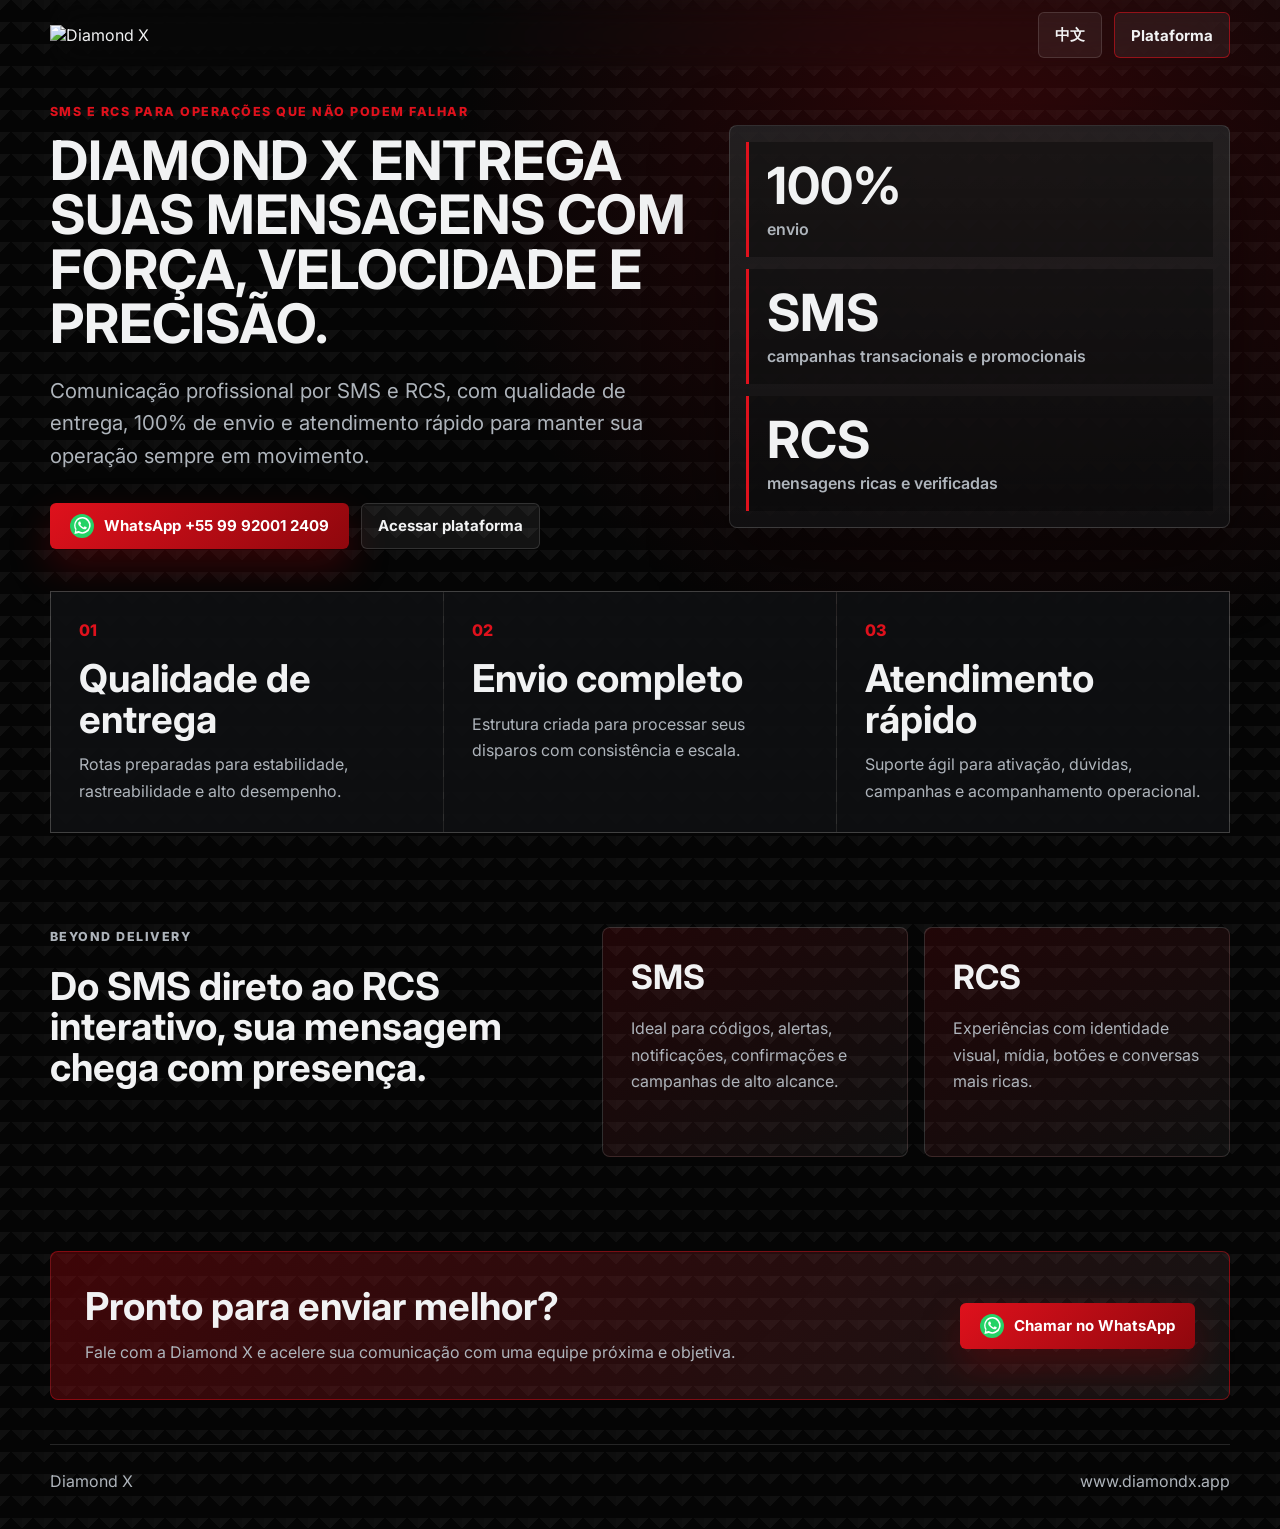
==== index.html @ f0f7bebe "Add files via upload" ====
<!doctype html>
<html lang="pt-BR">
  <head>
    <meta charset="utf-8" />
    <meta name="viewport" content="width=device-width, initial-scale=1" />
    <meta
      name="description"
      content="Diamond X: SMS e RCS com qualidade de entrega, 100% de envio e atendimento rápido."
    />
    <title>Diamond X | SMS e RCS Beyond Delivery</title>
    <link rel="preconnect" href="https://fonts.googleapis.com" />
    <link rel="preconnect" href="https://fonts.gstatic.com" crossorigin />
    <link
      href="https://fonts.googleapis.com/css2?family=Inter:wght@400;500;600;700;800&display=swap"
      rel="stylesheet"
    />
    <link rel="stylesheet" href="styles.css" />
  </head>
  <body>
    <header class="site-header">
      <a class="brand-link" href="https://www.diamondx.app" aria-label="Diamond X">
        <img src="diamondx-logo.png" alt="Diamond X" class="brand-logo" />
      </a>

      <nav class="top-actions" aria-label="Ações principais">
        <button class="language-toggle" type="button" data-language-toggle>
          <span data-lang="pt">中文</span>
          <span data-lang="zh" hidden>Português</span>
        </button>
        <a class="platform-link" href="https://msg.diamondx.app" target="_blank" rel="noopener">
          <span data-lang="pt">Plataforma</span>
          <span data-lang="zh" hidden>平台</span>
        </a>
      </nav>
    </header>

    <main>
      <section class="hero">
        <div class="hero-copy">
          <p class="eyebrow" data-lang="pt">SMS e RCS para operações que não podem falhar</p>
          <p class="eyebrow" data-lang="zh" hidden>为关键业务打造的 SMS 与 RCS</p>

          <h1 data-lang="pt">Diamond X entrega suas mensagens com força, velocidade e precisão.</h1>
          <h1 data-lang="zh" hidden>Diamond X 以强劲、快速、精准的方式送达您的消息。</h1>

          <p class="hero-text" data-lang="pt">
            Comunicação profissional por SMS e RCS, com qualidade de entrega, 100% de envio e
            atendimento rápido para manter sua operação sempre em movimento.
          </p>
          <p class="hero-text" data-lang="zh" hidden>
            通过专业的 SMS 与 RCS 通信服务，实现高质量送达、100% 发送能力和快速响应支持，让您的业务持续运转。
          </p>

          <div class="hero-actions">
            <a class="primary-button whatsapp-button" href="https://wa.me/5599920012409" target="_blank" rel="noopener">
              <span class="whatsapp-icon" aria-hidden="true">
                <svg viewBox="0 0 32 32" role="img">
                  <path d="M16.02 3.2A12.64 12.64 0 0 0 5.16 22.34L3.7 28.8l6.62-1.55A12.63 12.63 0 1 0 16.02 3.2Zm0 22.94c-2.06 0-3.98-.6-5.6-1.64l-.4-.25-3.93.92.86-3.84-.26-.4a10.31 10.31 0 1 1 9.33 5.21Zm5.82-7.72c-.32-.16-1.9-.94-2.2-1.05-.29-.1-.5-.16-.72.16-.21.32-.82 1.05-1 1.27-.19.21-.37.24-.69.08-.32-.16-1.35-.5-2.58-1.59-.95-.85-1.6-1.9-1.79-2.22-.18-.32-.02-.49.14-.65.14-.14.32-.37.48-.56.16-.18.21-.32.32-.53.1-.21.05-.4-.03-.56-.08-.16-.72-1.74-.98-2.38-.26-.62-.52-.54-.72-.55h-.61c-.21 0-.56.08-.85.4-.29.32-1.11 1.08-1.11 2.64s1.14 3.07 1.3 3.28c.16.21 2.24 3.42 5.43 4.8.76.33 1.36.52 1.82.67.76.24 1.45.21 2 .13.61-.09 1.9-.77 2.17-1.52.27-.74.27-1.38.19-1.52-.08-.13-.29-.21-.61-.37Z" />
                </svg>
              </span>
              <span data-lang="pt">WhatsApp +55 99 92001 2409</span>
              <span data-lang="zh" hidden>WhatsApp +55 99 92001 2409</span>
            </a>
            <a class="secondary-button" href="https://msg.diamondx.app" target="_blank" rel="noopener">
              <span data-lang="pt">Acessar plataforma</span>
              <span data-lang="zh" hidden>进入平台</span>
            </a>
          </div>
        </div>

        <div class="hero-panel" aria-label="Indicadores Diamond X">
          <div>
            <strong>100%</strong>
            <span data-lang="pt">envio</span>
            <span data-lang="zh" hidden>发送能力</span>
          </div>
          <div>
            <strong>SMS</strong>
            <span data-lang="pt">campanhas transacionais e promocionais</span>
            <span data-lang="zh" hidden>交易与营销活动</span>
          </div>
          <div>
            <strong>RCS</strong>
            <span data-lang="pt">mensagens ricas e verificadas</span>
            <span data-lang="zh" hidden>丰富且经过验证的消息</span>
          </div>
        </div>
      </section>

      <section class="trust-band" aria-label="Diferenciais">
        <article>
          <span>01</span>
          <h2 data-lang="pt">Qualidade de entrega</h2>
          <h2 data-lang="zh" hidden>高质量送达</h2>
          <p data-lang="pt">Rotas preparadas para estabilidade, rastreabilidade e alto desempenho.</p>
          <p data-lang="zh" hidden>稳定、可追踪且高性能的发送路径。</p>
        </article>
        <article>
          <span>02</span>
          <h2 data-lang="pt">Envio completo</h2>
          <h2 data-lang="zh" hidden>完整发送</h2>
          <p data-lang="pt">Estrutura criada para processar seus disparos com consistência e escala.</p>
          <p data-lang="zh" hidden>为一致性和规模化发送而构建的处理架构。</p>
        </article>
        <article>
          <span>03</span>
          <h2 data-lang="pt">Atendimento rápido</h2>
          <h2 data-lang="zh" hidden>快速服务</h2>
          <p data-lang="pt">Suporte ágil para ativação, dúvidas, campanhas e acompanhamento operacional.</p>
          <p data-lang="zh" hidden>为开通、咨询、活动和运营跟进提供敏捷支持。</p>
        </article>
      </section>

      <section class="channels">
        <div>
          <p class="eyebrow" data-lang="pt">Beyond Delivery</p>
          <p class="eyebrow" data-lang="zh" hidden>超越送达</p>
          <h2 data-lang="pt">Do SMS direto ao RCS interativo, sua mensagem chega com presença.</h2>
          <h2 data-lang="zh" hidden>从直接 SMS 到互动 RCS，让您的消息更有存在感。</h2>
        </div>
        <div class="channel-grid">
          <article>
            <h3>SMS</h3>
            <p data-lang="pt">Ideal para códigos, alertas, notificações, confirmações e campanhas de alto alcance.</p>
            <p data-lang="zh" hidden>适用于验证码、提醒、通知、确认和高覆盖率营销活动。</p>
          </article>
          <article>
            <h3>RCS</h3>
            <p data-lang="pt">Experiências com identidade visual, mídia, botões e conversas mais ricas.</p>
            <p data-lang="zh" hidden>支持品牌视觉、媒体、按钮和更丰富的对话体验。</p>
          </article>
        </div>
      </section>

      <section class="cta-section">
        <div>
          <h2 data-lang="pt">Pronto para enviar melhor?</h2>
          <h2 data-lang="zh" hidden>准备好提升发送效果了吗？</h2>
          <p data-lang="pt">Fale com a Diamond X e acelere sua comunicação com uma equipe próxima e objetiva.</p>
          <p data-lang="zh" hidden>联系 Diamond X，以专业团队加速您的通信业务。</p>
        </div>
        <a class="primary-button whatsapp-button" href="https://wa.me/5599920012409" target="_blank" rel="noopener">
          <span class="whatsapp-icon" aria-hidden="true">
            <svg viewBox="0 0 32 32" role="img">
              <path d="M16.02 3.2A12.64 12.64 0 0 0 5.16 22.34L3.7 28.8l6.62-1.55A12.63 12.63 0 1 0 16.02 3.2Zm0 22.94c-2.06 0-3.98-.6-5.6-1.64l-.4-.25-3.93.92.86-3.84-.26-.4a10.31 10.31 0 1 1 9.33 5.21Zm5.82-7.72c-.32-.16-1.9-.94-2.2-1.05-.29-.1-.5-.16-.72.16-.21.32-.82 1.05-1 1.27-.19.21-.37.24-.69.08-.32-.16-1.35-.5-2.58-1.59-.95-.85-1.6-1.9-1.79-2.22-.18-.32-.02-.49.14-.65.14-.14.32-.37.48-.56.16-.18.21-.32.32-.53.1-.21.05-.4-.03-.56-.08-.16-.72-1.74-.98-2.38-.26-.62-.52-.54-.72-.55h-.61c-.21 0-.56.08-.85.4-.29.32-1.11 1.08-1.11 2.64s1.14 3.07 1.3 3.28c.16.21 2.24 3.42 5.43 4.8.76.33 1.36.52 1.82.67.76.24 1.45.21 2 .13.61-.09 1.9-.77 2.17-1.52.27-.74.27-1.38.19-1.52-.08-.13-.29-.21-.61-.37Z" />
            </svg>
          </span>
          <span data-lang="pt">Chamar no WhatsApp</span>
          <span data-lang="zh" hidden>通过 WhatsApp 联系</span>
        </a>
      </section>
    </main>

    <footer class="site-footer">
      <span>Diamond X</span>
      <a href="https://www.diamondx.app">www.diamondx.app</a>
    </footer>

    <script src="script.js"></script>
  </body>
</html>
---- styles.css ----
:root {
  --black: #050505;
  --graphite: #111214;
  --steel: #c8ccd0;
  --silver: #f1f2f3;
  --muted: #aeb4bb;
  --red: #df111c;
  --deep-red: #8f070d;
  --green: #25d366;
  --line: rgba(255, 255, 255, 0.13);
  --max-width: 1180px;
}

* {
  box-sizing: border-box;
}

body {
  margin: 0;
  min-height: 100vh;
  color: var(--silver);
  font-family: Inter, system-ui, -apple-system, BlinkMacSystemFont, "Segoe UI", sans-serif;
  background:
    radial-gradient(circle at 78% 10%, rgba(223, 17, 28, 0.2), transparent 34rem),
    linear-gradient(135deg, rgba(255, 255, 255, 0.045) 25%, transparent 25%) 0 0 / 22px 22px,
    linear-gradient(225deg, rgba(255, 255, 255, 0.035) 25%, transparent 25%) 0 0 / 22px 22px,
    var(--black);
}

a {
  color: inherit;
  text-decoration: none;
}

.site-header {
  position: sticky;
  top: 0;
  z-index: 10;
  display: flex;
  align-items: center;
  justify-content: space-between;
  gap: 24px;
  width: min(100% - 40px, var(--max-width));
  margin: 0 auto;
  padding: 12px 0;
  backdrop-filter: blur(16px);
}

.brand-logo {
  display: block;
  width: min(210px, 44vw);
  height: auto;
}

.top-actions,
.hero-actions {
  display: flex;
  align-items: center;
  gap: 12px;
  flex-wrap: wrap;
}

.language-toggle,
.platform-link,
.secondary-button,
.primary-button {
  display: inline-flex;
  align-items: center;
  justify-content: center;
  min-height: 46px;
  border-radius: 6px;
  font: inherit;
  font-size: 0.94rem;
  font-weight: 700;
  transition: transform 160ms ease, border-color 160ms ease, background 160ms ease;
}

.language-toggle,
.platform-link,
.secondary-button {
  border: 1px solid var(--line);
  color: var(--silver);
  background: rgba(255, 255, 255, 0.06);
  padding: 0 16px;
}

.language-toggle {
  cursor: pointer;
}

.platform-link {
  border-color: rgba(223, 17, 28, 0.58);
}

.primary-button {
  border: 0;
  color: white;
  background: linear-gradient(135deg, var(--red), var(--deep-red));
  box-shadow: 0 18px 38px rgba(143, 7, 13, 0.34);
  padding: 0 20px;
}

.whatsapp-button {
  gap: 10px;
}

.whatsapp-icon {
  display: inline-grid;
  place-items: center;
  width: 24px;
  height: 24px;
  flex: 0 0 24px;
  border-radius: 50%;
  background: var(--green);
}

.whatsapp-icon svg {
  width: 21px;
  height: 21px;
  fill: white;
}

.language-toggle:hover,
.platform-link:hover,
.secondary-button:hover,
.primary-button:hover {
  transform: translateY(-2px);
}

.hero {
  display: grid;
  grid-template-columns: minmax(0, 1.12fr) minmax(280px, 0.88fr);
  align-items: center;
  gap: 42px;
  width: min(100% - 40px, var(--max-width));
  margin: 0 auto;
  padding: 34px 0 42px;
}

.hero-copy {
  max-width: 720px;
}

.eyebrow {
  margin: 0 0 14px;
  color: var(--red);
  font-size: 0.78rem;
  font-weight: 800;
  letter-spacing: 0.12em;
  text-transform: uppercase;
}

h1,
h2,
h3,
p {
  overflow-wrap: anywhere;
}

h1 {
  margin: 0;
  font-size: clamp(2.3rem, 4.25vw, 3.75rem);
  line-height: 1;
  letter-spacing: 0;
  text-transform: uppercase;
}

.hero-text {
  max-width: 650px;
  margin: 24px 0 30px;
  color: var(--muted);
  font-size: clamp(1.04rem, 2vw, 1.28rem);
  line-height: 1.6;
}

.hero-panel {
  display: grid;
  gap: 12px;
  padding: 16px;
  border: 1px solid var(--line);
  border-radius: 8px;
  background:
    linear-gradient(180deg, rgba(255, 255, 255, 0.1), rgba(255, 255, 255, 0.04)),
    rgba(7, 7, 8, 0.82);
  box-shadow: 0 28px 80px rgba(0, 0, 0, 0.46);
}

.hero-panel div {
  min-height: 96px;
  padding: 18px;
  border-left: 3px solid var(--red);
  background: rgba(0, 0, 0, 0.34);
}

.hero-panel strong {
  display: block;
  margin-bottom: 8px;
  font-size: clamp(2.15rem, 4vw, 3.6rem);
  line-height: 1;
}

.hero-panel span {
  color: var(--muted);
  font-weight: 600;
}

.trust-band,
.channels,
.cta-section {
  width: min(100% - 40px, var(--max-width));
  margin: 0 auto;
}

.trust-band {
  display: grid;
  grid-template-columns: repeat(3, minmax(0, 1fr));
  gap: 1px;
  border: 1px solid var(--line);
  background: var(--line);
}

.trust-band article {
  min-height: 230px;
  padding: 28px;
  background: rgba(12, 13, 15, 0.94);
}

.trust-band span {
  color: var(--red);
  font-weight: 800;
}

.trust-band h2,
.channels h2,
.cta-section h2 {
  margin: 18px 0 12px;
  font-size: clamp(1.55rem, 3vw, 2.7rem);
  line-height: 1.06;
  letter-spacing: 0;
}

.trust-band p,
.channels p,
.cta-section p {
  margin: 0;
  color: var(--muted);
  line-height: 1.65;
}

.channels {
  display: grid;
  grid-template-columns: 0.9fr 1.1fr;
  gap: 38px;
  padding: 94px 0;
}

.channel-grid {
  display: grid;
  grid-template-columns: repeat(2, minmax(0, 1fr));
  gap: 16px;
}

.channel-grid article {
  min-height: 230px;
  padding: 28px;
  border: 1px solid var(--line);
  border-radius: 8px;
  background: linear-gradient(145deg, rgba(223, 17, 28, 0.13), rgba(255, 255, 255, 0.045));
}

.channel-grid h3 {
  margin: 0 0 18px;
  font-size: 2.1rem;
}

.cta-section {
  display: flex;
  align-items: center;
  justify-content: space-between;
  gap: 28px;
  margin-bottom: 44px;
  padding: 34px;
  border: 1px solid rgba(223, 17, 28, 0.45);
  border-radius: 8px;
  background: linear-gradient(135deg, rgba(143, 7, 13, 0.42), rgba(255, 255, 255, 0.06));
}

.cta-section h2 {
  margin-top: 0;
}

.site-footer {
  display: flex;
  justify-content: space-between;
  gap: 20px;
  width: min(100% - 40px, var(--max-width));
  margin: 0 auto;
  padding: 26px 0 38px;
  color: var(--muted);
  border-top: 1px solid var(--line);
}

@media (max-width: 840px) {
  .site-header {
    align-items: flex-start;
  }

  .top-actions {
    justify-content: flex-end;
  }

  .hero,
  .channels {
    grid-template-columns: 1fr;
  }

  .hero {
    min-height: auto;
    padding-top: 34px;
  }

  .trust-band,
  .channel-grid {
    grid-template-columns: 1fr;
  }

  .cta-section {
    align-items: flex-start;
    flex-direction: column;
  }
}

@media (max-width: 560px) {
  .site-header {
    width: min(100% - 28px, var(--max-width));
    flex-direction: column;
  }

  .brand-logo {
    width: min(255px, 72vw);
  }

  .top-actions,
  .hero-actions {
    width: 100%;
  }

  .language-toggle,
  .platform-link,
  .secondary-button,
  .primary-button {
    width: 100%;
  }

  .hero,
  .trust-band,
  .channels,
  .cta-section,
  .site-footer {
    width: min(100% - 28px, var(--max-width));
  }

  h1 {
    font-size: clamp(2.2rem, 14vw, 4rem);
  }

  .site-footer {
    flex-direction: column;
  }
}
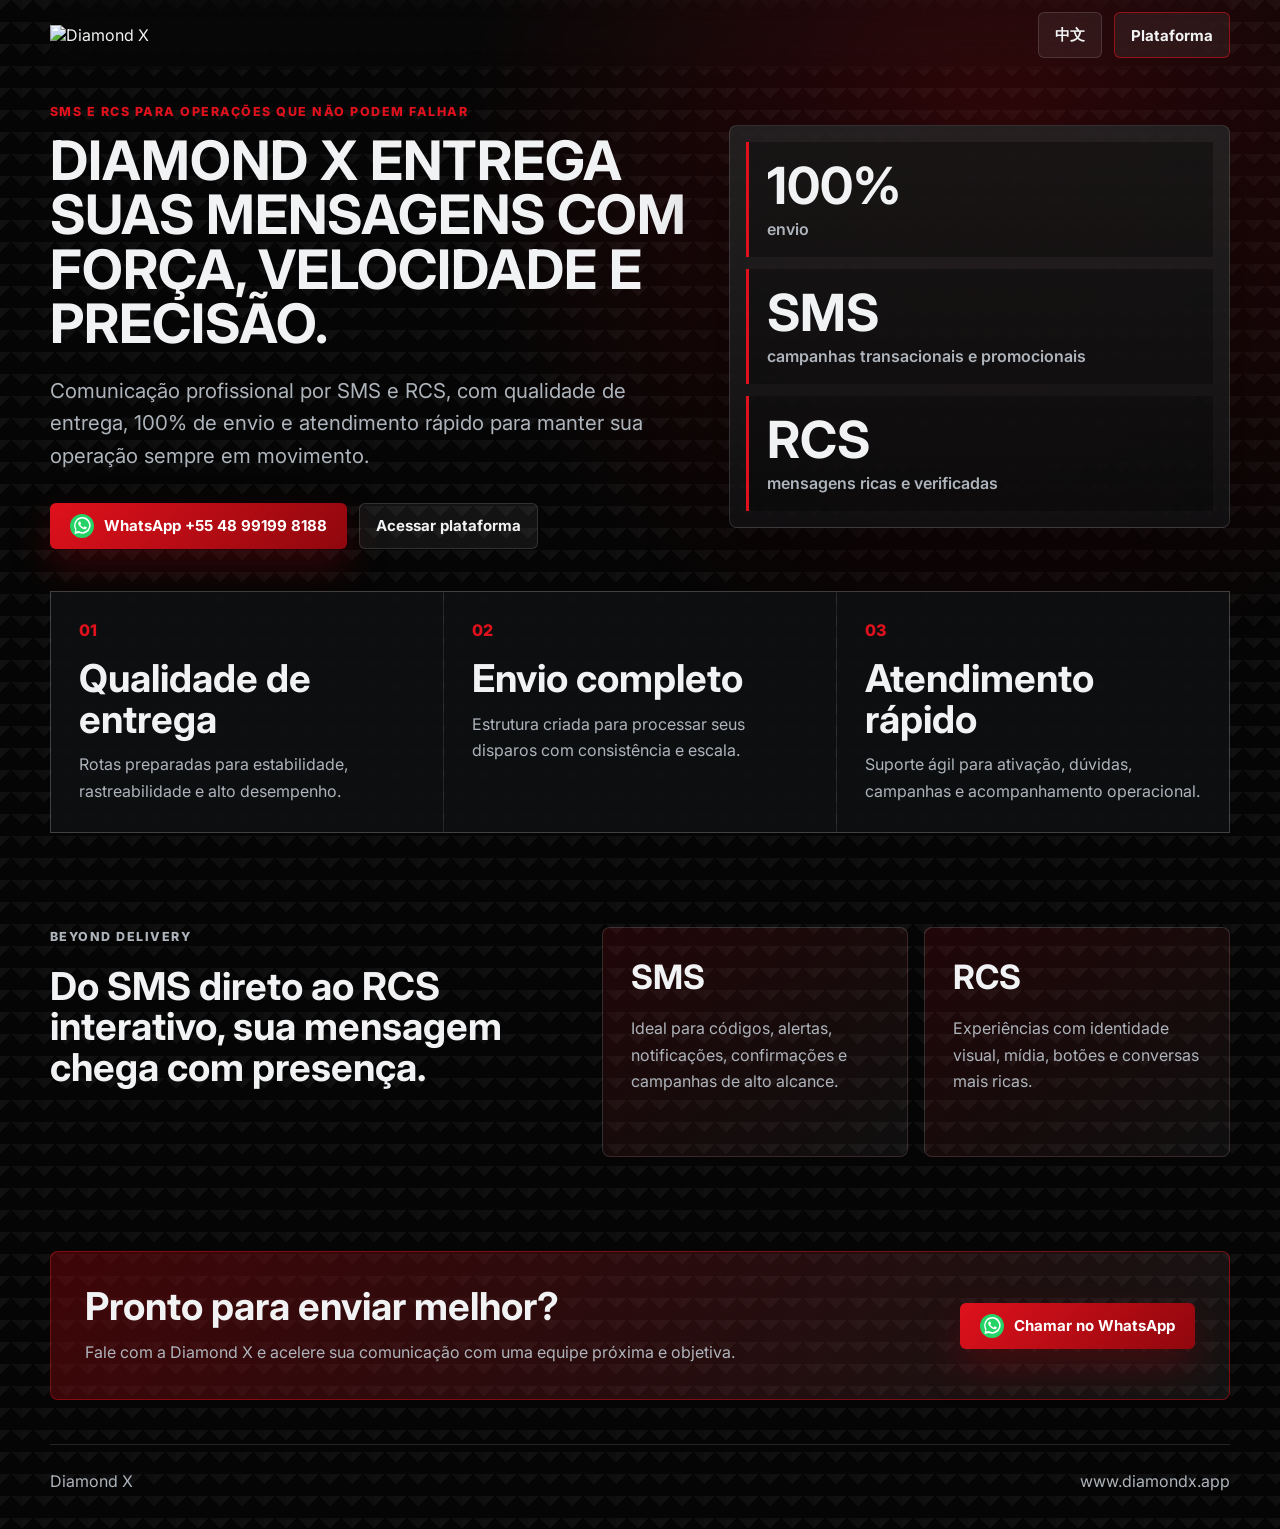
==== commit 3af19eed: "Update index.html" ====
--- a/index.html
+++ b/index.html
@@ -27,7 +27,7 @@
           <span data-lang="pt">中文</span>
           <span data-lang="zh" hidden>Português</span>
         </button>
-        <a class="platform-link" href="https://msg.diamondx.app" target="_blank" rel="noopener">
+        <a class="platform-link" href="https://novo.diamondx.app" target="_blank" rel="noopener">
           <span data-lang="pt">Plataforma</span>
           <span data-lang="zh" hidden>平台</span>
         </a>
@@ -58,8 +58,8 @@
                   <path d="M16.02 3.2A12.64 12.64 0 0 0 5.16 22.34L3.7 28.8l6.62-1.55A12.63 12.63 0 1 0 16.02 3.2Zm0 22.94c-2.06 0-3.98-.6-5.6-1.64l-.4-.25-3.93.92.86-3.84-.26-.4a10.31 10.31 0 1 1 9.33 5.21Zm5.82-7.72c-.32-.16-1.9-.94-2.2-1.05-.29-.1-.5-.16-.72.16-.21.32-.82 1.05-1 1.27-.19.21-.37.24-.69.08-.32-.16-1.35-.5-2.58-1.59-.95-.85-1.6-1.9-1.79-2.22-.18-.32-.02-.49.14-.65.14-.14.32-.37.48-.56.16-.18.21-.32.32-.53.1-.21.05-.4-.03-.56-.08-.16-.72-1.74-.98-2.38-.26-.62-.52-.54-.72-.55h-.61c-.21 0-.56.08-.85.4-.29.32-1.11 1.08-1.11 2.64s1.14 3.07 1.3 3.28c.16.21 2.24 3.42 5.43 4.8.76.33 1.36.52 1.82.67.76.24 1.45.21 2 .13.61-.09 1.9-.77 2.17-1.52.27-.74.27-1.38.19-1.52-.08-.13-.29-.21-.61-.37Z" />
                 </svg>
               </span>
-              <span data-lang="pt">WhatsApp +55 99 92001 2409</span>
-              <span data-lang="zh" hidden>WhatsApp +55 99 92001 2409</span>
+              <span data-lang="pt">WhatsApp +55 48 99199 8188</span>
+              <span data-lang="zh" hidden>WhatsApp +55 48 99199 8188</span>
             </a>
             <a class="secondary-button" href="https://msg.diamondx.app" target="_blank" rel="noopener">
               <span data-lang="pt">Acessar plataforma</span>
@@ -139,7 +139,7 @@
           <p data-lang="pt">Fale com a Diamond X e acelere sua comunicação com uma equipe próxima e objetiva.</p>
           <p data-lang="zh" hidden>联系 Diamond X，以专业团队加速您的通信业务。</p>
         </div>
-        <a class="primary-button whatsapp-button" href="https://wa.me/5599920012409" target="_blank" rel="noopener">
+        <a class="primary-button whatsapp-button" href="https://wa.me/5548991998188" target="_blank" rel="noopener">
           <span class="whatsapp-icon" aria-hidden="true">
             <svg viewBox="0 0 32 32" role="img">
               <path d="M16.02 3.2A12.64 12.64 0 0 0 5.16 22.34L3.7 28.8l6.62-1.55A12.63 12.63 0 1 0 16.02 3.2Zm0 22.94c-2.06 0-3.98-.6-5.6-1.64l-.4-.25-3.93.92.86-3.84-.26-.4a10.31 10.31 0 1 1 9.33 5.21Zm5.82-7.72c-.32-.16-1.9-.94-2.2-1.05-.29-.1-.5-.16-.72.16-.21.32-.82 1.05-1 1.27-.19.21-.37.24-.69.08-.32-.16-1.35-.5-2.58-1.59-.95-.85-1.6-1.9-1.79-2.22-.18-.32-.02-.49.14-.65.14-.14.32-.37.48-.56.16-.18.21-.32.32-.53.1-.21.05-.4-.03-.56-.08-.16-.72-1.74-.98-2.38-.26-.62-.52-.54-.72-.55h-.61c-.21 0-.56.08-.85.4-.29.32-1.11 1.08-1.11 2.64s1.14 3.07 1.3 3.28c.16.21 2.24 3.42 5.43 4.8.76.33 1.36.52 1.82.67.76.24 1.45.21 2 .13.61-.09 1.9-.77 2.17-1.52.27-.74.27-1.38.19-1.52-.08-.13-.29-.21-.61-.37Z" />
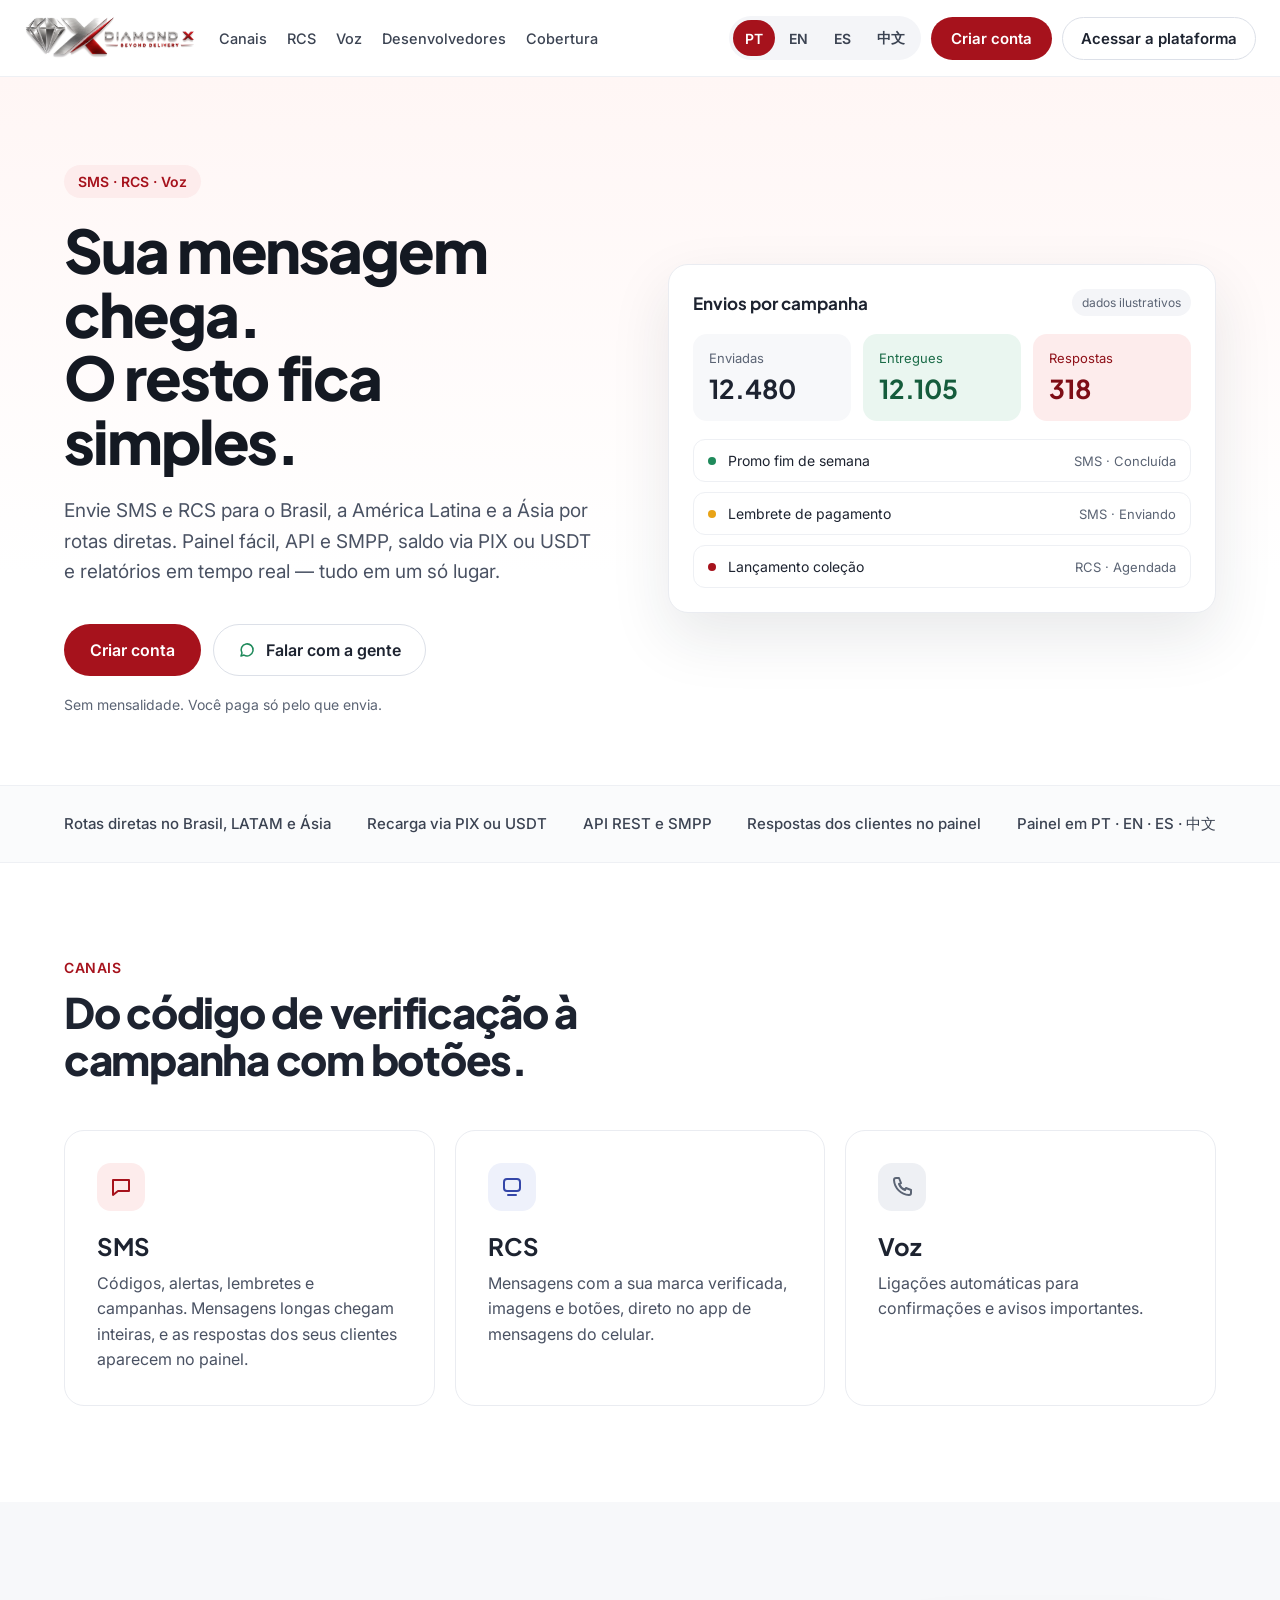
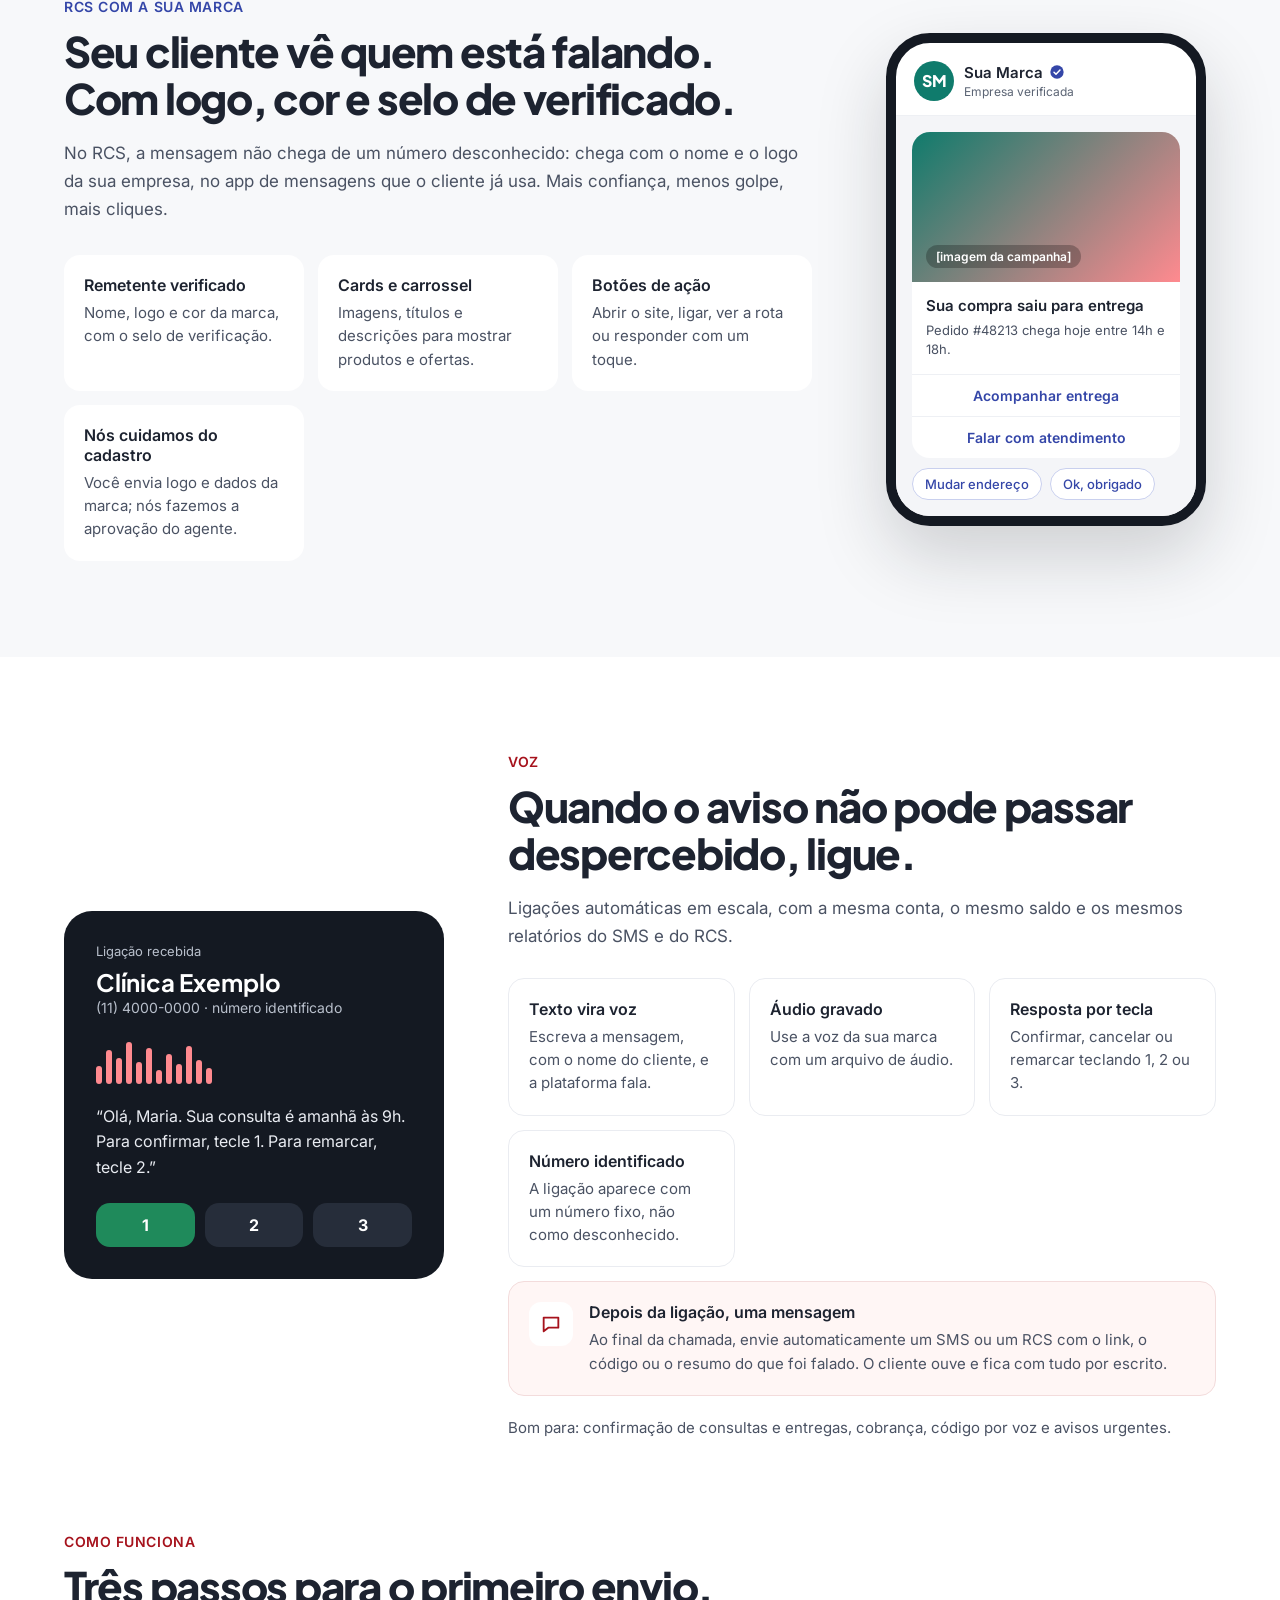
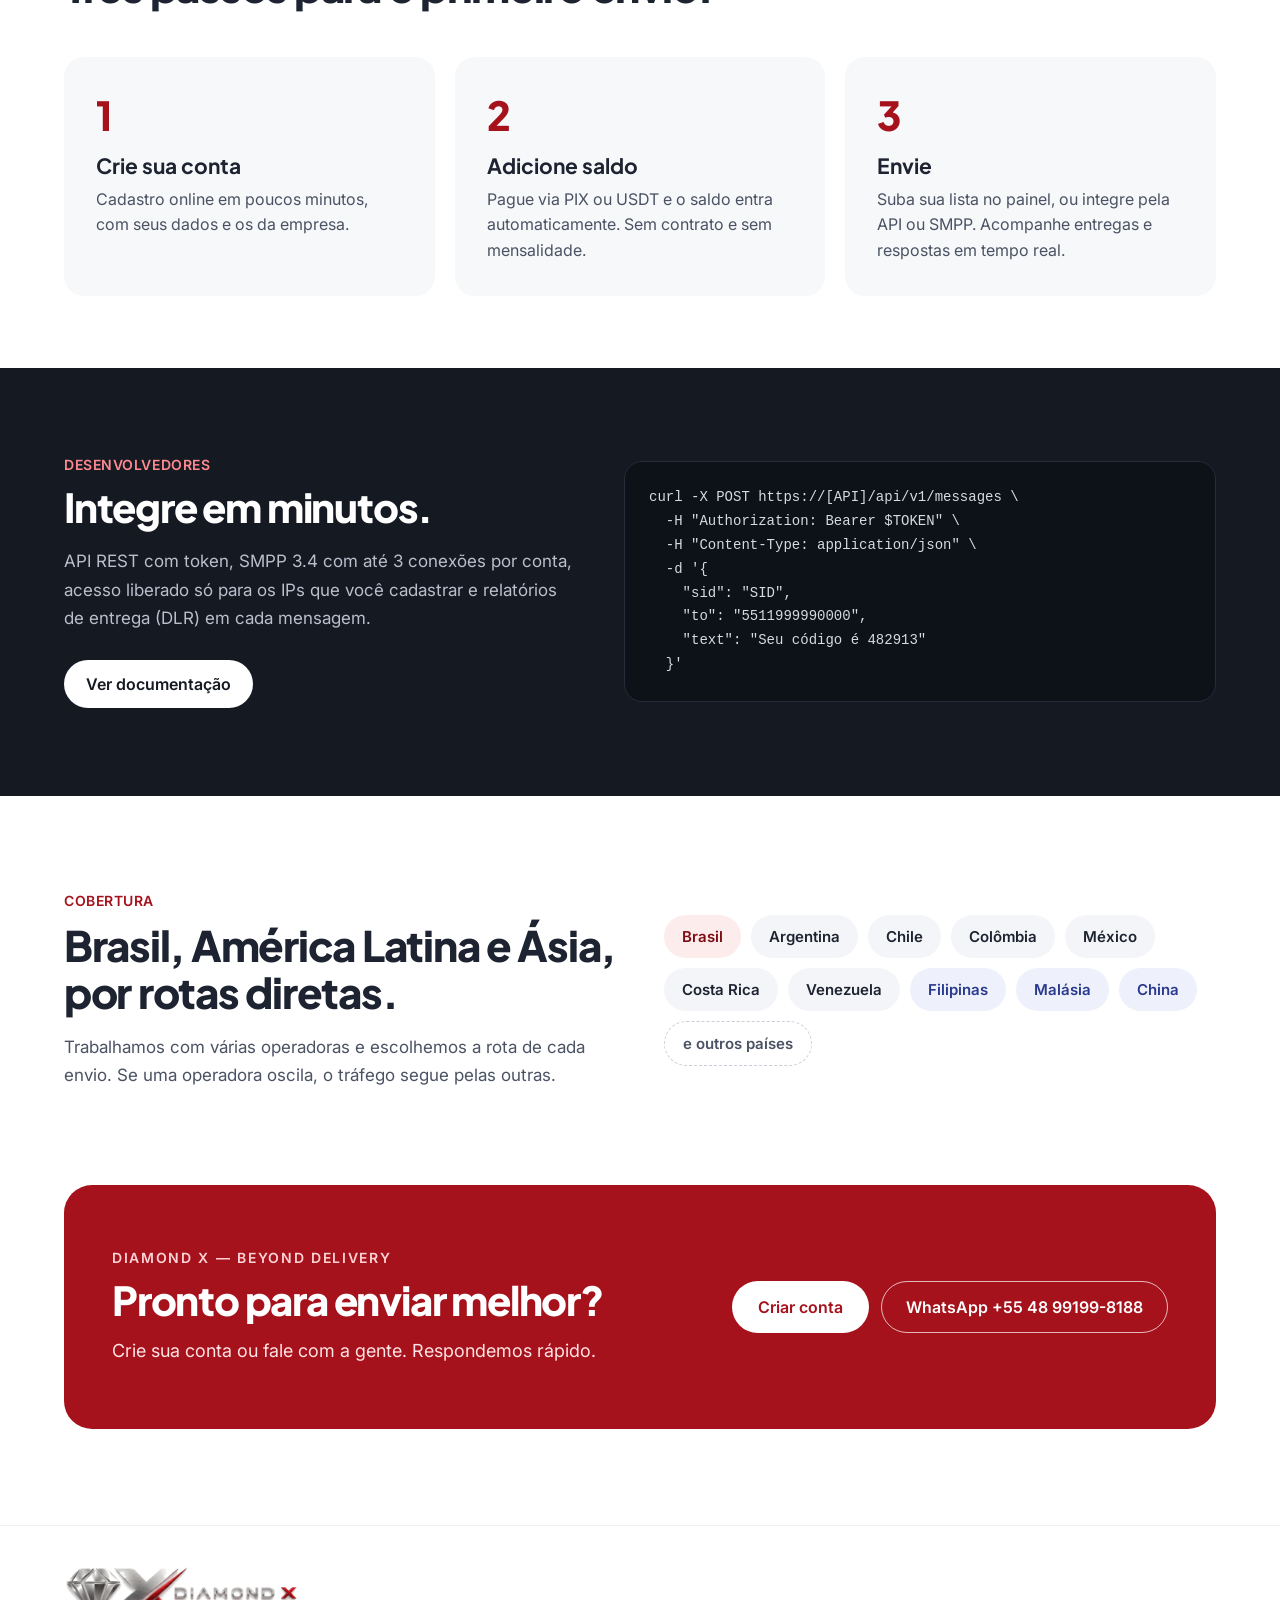
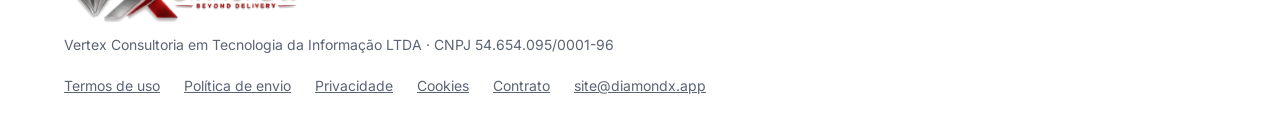
==== commit f8fbd2f7: "Novo site Diamond X: home, documentação e termos em PT/EN/ES/中文 Co-Authored-By: Claude Opus 5.5 <nor" ====
--- a/index.html
+++ b/index.html
@@ -1,161 +1,329 @@
 <!doctype html>
 <html lang="pt-BR">
-  <head>
-    <meta charset="utf-8" />
-    <meta name="viewport" content="width=device-width, initial-scale=1" />
-    <meta
-      name="description"
-      content="Diamond X: SMS e RCS com qualidade de entrega, 100% de envio e atendimento rápido."
-    />
-    <title>Diamond X | SMS e RCS Beyond Delivery</title>
-    <link rel="preconnect" href="https://fonts.googleapis.com" />
-    <link rel="preconnect" href="https://fonts.gstatic.com" crossorigin />
-    <link
-      href="https://fonts.googleapis.com/css2?family=Inter:wght@400;500;600;700;800&display=swap"
-      rel="stylesheet"
-    />
-    <link rel="stylesheet" href="styles.css" />
-  </head>
-  <body>
-    <header class="site-header">
-      <a class="brand-link" href="https://www.diamondx.app" aria-label="Diamond X">
-        <img src="diamondx-logo.png" alt="Diamond X" class="brand-logo" />
-      </a>
-
-      <nav class="top-actions" aria-label="Ações principais">
-        <button class="language-toggle" type="button" data-language-toggle>
-          <span data-lang="pt">中文</span>
-          <span data-lang="zh" hidden>Português</span>
-        </button>
-        <a class="platform-link" href="https://novo.diamondx.app" target="_blank" rel="noopener">
-          <span data-lang="pt">Plataforma</span>
-          <span data-lang="zh" hidden>平台</span>
-        </a>
-      </nav>
-    </header>
-
-    <main>
-      <section class="hero">
-        <div class="hero-copy">
-          <p class="eyebrow" data-lang="pt">SMS e RCS para operações que não podem falhar</p>
-          <p class="eyebrow" data-lang="zh" hidden>为关键业务打造的 SMS 与 RCS</p>
-
-          <h1 data-lang="pt">Diamond X entrega suas mensagens com força, velocidade e precisão.</h1>
-          <h1 data-lang="zh" hidden>Diamond X 以强劲、快速、精准的方式送达您的消息。</h1>
-
-          <p class="hero-text" data-lang="pt">
-            Comunicação profissional por SMS e RCS, com qualidade de entrega, 100% de envio e
-            atendimento rápido para manter sua operação sempre em movimento.
-          </p>
-          <p class="hero-text" data-lang="zh" hidden>
-            通过专业的 SMS 与 RCS 通信服务，实现高质量送达、100% 发送能力和快速响应支持，让您的业务持续运转。
-          </p>
-
-          <div class="hero-actions">
-            <a class="primary-button whatsapp-button" href="https://wa.me/5599920012409" target="_blank" rel="noopener">
-              <span class="whatsapp-icon" aria-hidden="true">
-                <svg viewBox="0 0 32 32" role="img">
-                  <path d="M16.02 3.2A12.64 12.64 0 0 0 5.16 22.34L3.7 28.8l6.62-1.55A12.63 12.63 0 1 0 16.02 3.2Zm0 22.94c-2.06 0-3.98-.6-5.6-1.64l-.4-.25-3.93.92.86-3.84-.26-.4a10.31 10.31 0 1 1 9.33 5.21Zm5.82-7.72c-.32-.16-1.9-.94-2.2-1.05-.29-.1-.5-.16-.72.16-.21.32-.82 1.05-1 1.27-.19.21-.37.24-.69.08-.32-.16-1.35-.5-2.58-1.59-.95-.85-1.6-1.9-1.79-2.22-.18-.32-.02-.49.14-.65.14-.14.32-.37.48-.56.16-.18.21-.32.32-.53.1-.21.05-.4-.03-.56-.08-.16-.72-1.74-.98-2.38-.26-.62-.52-.54-.72-.55h-.61c-.21 0-.56.08-.85.4-.29.32-1.11 1.08-1.11 2.64s1.14 3.07 1.3 3.28c.16.21 2.24 3.42 5.43 4.8.76.33 1.36.52 1.82.67.76.24 1.45.21 2 .13.61-.09 1.9-.77 2.17-1.52.27-.74.27-1.38.19-1.52-.08-.13-.29-.21-.61-.37Z" />
-                </svg>
-              </span>
-              <span data-lang="pt">WhatsApp +55 48 99199 8188</span>
-              <span data-lang="zh" hidden>WhatsApp +55 48 99199 8188</span>
-            </a>
-            <a class="secondary-button" href="https://msg.diamondx.app" target="_blank" rel="noopener">
-              <span data-lang="pt">Acessar plataforma</span>
-              <span data-lang="zh" hidden>进入平台</span>
-            </a>
-          </div>
-        </div>
-
-        <div class="hero-panel" aria-label="Indicadores Diamond X">
-          <div>
-            <strong>100%</strong>
-            <span data-lang="pt">envio</span>
-            <span data-lang="zh" hidden>发送能力</span>
-          </div>
-          <div>
-            <strong>SMS</strong>
-            <span data-lang="pt">campanhas transacionais e promocionais</span>
-            <span data-lang="zh" hidden>交易与营销活动</span>
-          </div>
-          <div>
-            <strong>RCS</strong>
-            <span data-lang="pt">mensagens ricas e verificadas</span>
-            <span data-lang="zh" hidden>丰富且经过验证的消息</span>
-          </div>
-        </div>
-      </section>
-
-      <section class="trust-band" aria-label="Diferenciais">
-        <article>
-          <span>01</span>
-          <h2 data-lang="pt">Qualidade de entrega</h2>
-          <h2 data-lang="zh" hidden>高质量送达</h2>
-          <p data-lang="pt">Rotas preparadas para estabilidade, rastreabilidade e alto desempenho.</p>
-          <p data-lang="zh" hidden>稳定、可追踪且高性能的发送路径。</p>
-        </article>
-        <article>
-          <span>02</span>
-          <h2 data-lang="pt">Envio completo</h2>
-          <h2 data-lang="zh" hidden>完整发送</h2>
-          <p data-lang="pt">Estrutura criada para processar seus disparos com consistência e escala.</p>
-          <p data-lang="zh" hidden>为一致性和规模化发送而构建的处理架构。</p>
-        </article>
-        <article>
-          <span>03</span>
-          <h2 data-lang="pt">Atendimento rápido</h2>
-          <h2 data-lang="zh" hidden>快速服务</h2>
-          <p data-lang="pt">Suporte ágil para ativação, dúvidas, campanhas e acompanhamento operacional.</p>
-          <p data-lang="zh" hidden>为开通、咨询、活动和运营跟进提供敏捷支持。</p>
-        </article>
-      </section>
-
-      <section class="channels">
-        <div>
-          <p class="eyebrow" data-lang="pt">Beyond Delivery</p>
-          <p class="eyebrow" data-lang="zh" hidden>超越送达</p>
-          <h2 data-lang="pt">Do SMS direto ao RCS interativo, sua mensagem chega com presença.</h2>
-          <h2 data-lang="zh" hidden>从直接 SMS 到互动 RCS，让您的消息更有存在感。</h2>
-        </div>
-        <div class="channel-grid">
-          <article>
-            <h3>SMS</h3>
-            <p data-lang="pt">Ideal para códigos, alertas, notificações, confirmações e campanhas de alto alcance.</p>
-            <p data-lang="zh" hidden>适用于验证码、提醒、通知、确认和高覆盖率营销活动。</p>
-          </article>
-          <article>
-            <h3>RCS</h3>
-            <p data-lang="pt">Experiências com identidade visual, mídia, botões e conversas mais ricas.</p>
-            <p data-lang="zh" hidden>支持品牌视觉、媒体、按钮和更丰富的对话体验。</p>
-          </article>
-        </div>
-      </section>
-
-      <section class="cta-section">
-        <div>
-          <h2 data-lang="pt">Pronto para enviar melhor?</h2>
-          <h2 data-lang="zh" hidden>准备好提升发送效果了吗？</h2>
-          <p data-lang="pt">Fale com a Diamond X e acelere sua comunicação com uma equipe próxima e objetiva.</p>
-          <p data-lang="zh" hidden>联系 Diamond X，以专业团队加速您的通信业务。</p>
-        </div>
-        <a class="primary-button whatsapp-button" href="https://wa.me/5548991998188" target="_blank" rel="noopener">
-          <span class="whatsapp-icon" aria-hidden="true">
-            <svg viewBox="0 0 32 32" role="img">
-              <path d="M16.02 3.2A12.64 12.64 0 0 0 5.16 22.34L3.7 28.8l6.62-1.55A12.63 12.63 0 1 0 16.02 3.2Zm0 22.94c-2.06 0-3.98-.6-5.6-1.64l-.4-.25-3.93.92.86-3.84-.26-.4a10.31 10.31 0 1 1 9.33 5.21Zm5.82-7.72c-.32-.16-1.9-.94-2.2-1.05-.29-.1-.5-.16-.72.16-.21.32-.82 1.05-1 1.27-.19.21-.37.24-.69.08-.32-.16-1.35-.5-2.58-1.59-.95-.85-1.6-1.9-1.79-2.22-.18-.32-.02-.49.14-.65.14-.14.32-.37.48-.56.16-.18.21-.32.32-.53.1-.21.05-.4-.03-.56-.08-.16-.72-1.74-.98-2.38-.26-.62-.52-.54-.72-.55h-.61c-.21 0-.56.08-.85.4-.29.32-1.11 1.08-1.11 2.64s1.14 3.07 1.3 3.28c.16.21 2.24 3.42 5.43 4.8.76.33 1.36.52 1.82.67.76.24 1.45.21 2 .13.61-.09 1.9-.77 2.17-1.52.27-.74.27-1.38.19-1.52-.08-.13-.29-.21-.61-.37Z" />
-            </svg>
-          </span>
-          <span data-lang="pt">Chamar no WhatsApp</span>
-          <span data-lang="zh" hidden>通过 WhatsApp 联系</span>
-        </a>
-      </section>
-    </main>
-
-    <footer class="site-footer">
-      <span>Diamond X</span>
-      <a href="https://www.diamondx.app">www.diamondx.app</a>
-    </footer>
-
-    <script src="script.js"></script>
-  </body>
+<head>
+<meta charset="utf-8">
+<meta name="viewport" content="width=device-width, initial-scale=1">
+<title>Diamond X — SMS, RCS e Voz | Beyond delivery</title>
+<meta name="description" content="Envie SMS, RCS com a sua marca e ligações automáticas para o Brasil, a América Latina e a Ásia. Painel, API e SMPP, recarga via PIX ou USDT, sem mensalidade.">
+<link rel="canonical" href="https://diamondx.app/">
+<link rel="alternate" hreflang="pt-BR" href="https://diamondx.app/">
+<link rel="alternate" hreflang="en" href="https://diamondx.app/en/">
+<link rel="alternate" hreflang="es" href="https://diamondx.app/es/">
+<link rel="alternate" hreflang="zh-CN" href="https://diamondx.app/zh/">
+<link rel="alternate" hreflang="x-default" href="https://diamondx.app/">
+<meta property="og:type" content="website">
+<meta property="og:site_name" content="Diamond X">
+<meta property="og:title" content="Diamond X — SMS, RCS e Voz | Beyond delivery">
+<meta property="og:description" content="Envie SMS, RCS com a sua marca e ligações automáticas para o Brasil, a América Latina e a Ásia. Painel, API e SMPP, recarga via PIX ou USDT, sem mensalidade.">
+<meta property="og:url" content="https://diamondx.app/">
+<meta property="og:image" content="https://diamondx.app/assets/og-image.png">
+<meta property="og:locale" content="pt_BR">
+<meta name="twitter:card" content="summary_large_image">
+<meta name="theme-color" content="#A6121C">
+<link rel="icon" type="image/png" sizes="32x32" href="/assets/favicon-32.png">
+<link rel="icon" type="image/png" sizes="192x192" href="/assets/favicon-192.png">
+<link rel="apple-touch-icon" href="/assets/apple-touch-icon.png">
+<link rel="preconnect" href="https://fonts.googleapis.com">
+<link rel="preconnect" href="https://fonts.gstatic.com" crossorigin>
+<link href="https://fonts.googleapis.com/css2?family=Plus+Jakarta+Sans:wght@500;600;700;800&amp;family=Inter:wght@400;500;600&amp;display=swap" rel="stylesheet">
+<style>
+body{margin:0}
+a{color:#A6121C}a:hover{color:#7E0D15}
+</style>
+<link rel="stylesheet" href="/assets/site.css">
+</head>
+<body>
+<div style="font-family: Inter, 'PingFang SC', 'Microsoft YaHei', system-ui, sans-serif; color: #1D2330; background: #FFFFFF; min-height: 100vh">
+
+<header style="border-bottom: 1px solid #EEF0F4; background: rgba(255,255,255,0.92)">
+<nav style="max-width: 1360px; margin: 0 auto; padding: 16px 24px; display: flex; flex-wrap: wrap; align-items: center; gap: 12px 28px">
+<a href="#topo" style="display: flex; align-items: center; text-decoration: none">
+<img src="/assets/diamondx-logo-600.png" alt="Diamond X — Beyond delivery" style="height: 44px; width: auto; display: block">
+</a>
+<div class="dx-navlinks" style="display: flex; flex-wrap: wrap; gap: 8px 24px; flex: 1 1 auto; font-size: 15px; font-weight: 500">
+<a href="#canais" style="color: #3B4352; text-decoration: none">Canais</a>
+<a href="#rcs" style="color: #3B4352; text-decoration: none">RCS</a>
+<a href="#voz" style="color: #3B4352; text-decoration: none">Voz</a>
+<a href="#como-funciona" style="color: #3B4352; text-decoration: none">Como funciona</a>
+<a href="#desenvolvedores" style="color: #3B4352; text-decoration: none">Desenvolvedores</a>
+<a href="#cobertura" style="color: #3B4352; text-decoration: none">Cobertura</a>
+<a href="#contato" style="color: #3B4352; text-decoration: none">Contato</a>
+</div>
+<div style="display: flex; align-items: center; gap: 10px; flex-wrap: wrap">
+<div role="group" aria-label="Idioma / Language" style="display: flex; align-items: center; gap: 2px; background: #F4F5F8; border-radius: 999px; padding: 4px">
+
+<a href="/" hreflang="pt" lang="pt" aria-current="page" class="dx-lang-pill" style="font: inherit; font-size: 14px; font-weight: 600; border: 0; text-decoration: none; display: inline-flex; align-items: center; border-radius: 999px; padding: 8px 12px; min-height: 36px; cursor: pointer; background: #A6121C; color: #FFFFFF;">PT</a>
+
+<a href="/en/" hreflang="en" lang="en"  class="dx-lang-pill" style="font: inherit; font-size: 14px; font-weight: 600; border: 0; text-decoration: none; display: inline-flex; align-items: center; border-radius: 999px; padding: 8px 12px; min-height: 36px; cursor: pointer; background: transparent; color: #3B4352;">EN</a>
+
+<a href="/es/" hreflang="es" lang="es"  class="dx-lang-pill" style="font: inherit; font-size: 14px; font-weight: 600; border: 0; text-decoration: none; display: inline-flex; align-items: center; border-radius: 999px; padding: 8px 12px; min-height: 36px; cursor: pointer; background: transparent; color: #3B4352;">ES</a>
+
+<a href="/zh/" hreflang="zh" lang="zh"  class="dx-lang-pill" style="font: inherit; font-size: 14px; font-weight: 600; border: 0; text-decoration: none; display: inline-flex; align-items: center; border-radius: 999px; padding: 8px 12px; min-height: 36px; cursor: pointer; background: transparent; color: #3B4352;">中文</a>
+
+</div>
+<a href="https://novo.diamondx.app/criar-conta" style="font-size: 15px; font-weight: 600; color: #FFFFFF; background: #A6121C; text-decoration: none; padding: 12px 20px; border-radius: 999px">Criar conta</a>
+<a href="https://novo.diamondx.app/" style="font-size: 15px; font-weight: 600; color: #1D2330; border: 1px solid #DCE0E8; text-decoration: none; padding: 11px 18px; border-radius: 999px">Acessar a plataforma</a>
+</div>
+</nav>
+</header>
+
+<section id="topo" style="background: linear-gradient(180deg, #FFF6F5 0%, #FFFFFF 70%)">
+<div style="max-width: 1200px; margin: 0 auto; padding: 88px 24px 72px; display: flex; flex-wrap: wrap; align-items: center; gap: 56px">
+<div style="flex: 1 1 460px; min-width: 0">
+<p style="margin: 0 0 20px; display: inline-flex; align-items: center; gap: 8px; font-size: 14px; font-weight: 600; color: #A6121C; background: #FDECEC; padding: 8px 14px; border-radius: 999px">SMS · RCS · Voz</p>
+<h1 style="margin: 0; font-family: 'Plus Jakarta Sans', 'PingFang SC', sans-serif; font-weight: 800; font-size: 60px; line-height: 1.06; letter-spacing: -0.035em; color: #141922"><span style="display: block">Sua mensagem chega.</span><span style="display: block">O resto fica simples.</span></h1>
+<p style="margin: 24px 0 0; font-size: 19px; line-height: 1.6; color: #4A5263; max-width: 540px">Envie SMS e RCS para o Brasil, a América Latina e a Ásia por rotas diretas. Painel fácil, API e SMPP, saldo via PIX ou USDT e relatórios em tempo real — tudo em um só lugar.</p>
+<div style="margin-top: 36px; display: flex; flex-wrap: wrap; gap: 12px">
+<a href="https://novo.diamondx.app/criar-conta" style="font-size: 16px; font-weight: 600; color: #FFFFFF; background: #A6121C; text-decoration: none; padding: 16px 26px; border-radius: 999px">Criar conta</a>
+<a href="https://wa.me/5548991998188" style="font-size: 16px; font-weight: 600; color: #1D2330; background: #FFFFFF; border: 1px solid #DCE0E8; text-decoration: none; padding: 15px 24px; border-radius: 999px; display: inline-flex; align-items: center; gap: 10px">
+<svg width="18" height="18" viewBox="0 0 24 24" aria-hidden="true"><path d="M4 20l1.3-4A8 8 0 1 1 8 18.7L4 20z" fill="none" stroke="#1F8A5B" stroke-width="2" stroke-linejoin="round"></path></svg>
+Falar com a gente</a>
+</div>
+<p style="margin: 20px 0 0; font-size: 14px; color: #5B6474">Sem mensalidade. Você paga só pelo que envia.</p>
+</div>
+
+<div style="flex: 1 1 460px; min-width: 0">
+<div style="background: #FFFFFF; border: 1px solid #EAECF1; border-radius: 20px; box-shadow: 0 24px 60px rgba(29,35,48,0.10); padding: 24px">
+<div style="display: flex; justify-content: space-between; align-items: center; margin-bottom: 18px; gap: 12px">
+<p style="margin: 0; font-family: 'Plus Jakarta Sans', 'PingFang SC', sans-serif; font-weight: 700; font-size: 17px">Envios por campanha</p>
+<p style="margin: 0; font-size: 12px; color: #5B6474; background: #F4F5F8; padding: 6px 10px; border-radius: 999px">dados ilustrativos</p>
+</div>
+<div style="display: grid; grid-template-columns: repeat(3, minmax(0, 1fr)); gap: 12px">
+<div style="background: #F7F8FA; border-radius: 14px; padding: 16px"><p style="margin: 0; font-size: 13px; color: #5B6474">Enviadas</p><p style="margin: 6px 0 0; font-family: 'Plus Jakarta Sans', sans-serif; font-weight: 700; font-size: 26px">12.480</p></div>
+<div style="background: #EAF6F0; border-radius: 14px; padding: 16px"><p style="margin: 0; font-size: 13px; color: #1A6B47">Entregues</p><p style="margin: 6px 0 0; font-family: 'Plus Jakarta Sans', sans-serif; font-weight: 700; font-size: 26px; color: #155C3C">12.105</p></div>
+<div style="background: #FDECEC; border-radius: 14px; padding: 16px"><p style="margin: 0; font-size: 13px; color: #8E1018">Respostas</p><p style="margin: 6px 0 0; font-family: 'Plus Jakarta Sans', sans-serif; font-weight: 700; font-size: 26px; color: #7E0D15">318</p></div>
+</div>
+<div style="margin-top: 18px; display: flex; flex-direction: column; gap: 10px">
+<div style="display: flex; align-items: center; gap: 12px; padding: 12px 14px; border: 1px solid #EEF0F4; border-radius: 12px"><span style="width: 8px; height: 8px; border-radius: 50%; background: #1F8A5B"></span><span style="flex: 1; font-size: 14px">Promo fim de semana</span><span style="font-size: 13px; color: #5B6474">SMS · Concluída</span></div>
+<div style="display: flex; align-items: center; gap: 12px; padding: 12px 14px; border: 1px solid #EEF0F4; border-radius: 12px"><span style="width: 8px; height: 8px; border-radius: 50%; background: #E8A317"></span><span style="flex: 1; font-size: 14px">Lembrete de pagamento</span><span style="font-size: 13px; color: #5B6474">SMS · Enviando</span></div>
+<div style="display: flex; align-items: center; gap: 12px; padding: 12px 14px; border: 1px solid #EEF0F4; border-radius: 12px"><span style="width: 8px; height: 8px; border-radius: 50%; background: #A6121C"></span><span style="flex: 1; font-size: 14px">Lançamento coleção</span><span style="font-size: 13px; color: #5B6474">RCS · Agendada</span></div>
+</div>
+</div>
+</div>
+</div>
+</section>
+
+<section aria-label="Diferenciais" style="border-top: 1px solid #EEF0F4; border-bottom: 1px solid #EEF0F4; background: #FAFBFC">
+<div style="max-width: 1200px; margin: 0 auto; padding: 28px 24px; display: flex; flex-wrap: wrap; justify-content: space-between; gap: 16px 32px; font-size: 15px; font-weight: 500; color: #3B4352">
+<span>Rotas diretas no Brasil, LATAM e Ásia</span>
+<span>Recarga via PIX ou USDT</span>
+<span>API REST e SMPP</span>
+<span>Respostas dos clientes no painel</span>
+<span>Painel em PT · EN · ES · 中文</span>
+</div>
+</section>
+
+<section id="canais" style="max-width: 1200px; margin: 0 auto; padding: 96px 24px 40px">
+<p style="margin: 0; font-size: 14px; font-weight: 600; color: #A6121C; letter-spacing: 0.04em; text-transform: uppercase">Canais</p>
+<h2 style="margin: 12px 0 0; font-family: 'Plus Jakarta Sans', 'PingFang SC', sans-serif; font-weight: 800; font-size: 42px; letter-spacing: -0.03em; line-height: 1.12; max-width: 680px">Do código de verificação à campanha com botões.</h2>
+<div style="margin-top: 48px; display: grid; grid-template-columns: repeat(auto-fit, minmax(280px, 1fr)); gap: 20px">
+<article style="border: 1px solid #EAECF1; border-radius: 20px; padding: 32px; background: #FFFFFF">
+<div style="width: 48px; height: 48px; border-radius: 14px; background: #FDECEC; display: flex; align-items: center; justify-content: center"><svg width="24" height="24" viewBox="0 0 24 24" aria-hidden="true"><path d="M4 5h16v11H9l-5 4z" fill="none" stroke="#A6121C" stroke-width="2" stroke-linejoin="round"></path></svg></div>
+<h3 style="margin: 20px 0 0; font-family: 'Plus Jakarta Sans', sans-serif; font-weight: 700; font-size: 24px">SMS</h3>
+<p style="margin: 10px 0 0; font-size: 16px; line-height: 1.6; color: #4A5263">Códigos, alertas, lembretes e campanhas. Mensagens longas chegam inteiras, e as respostas dos seus clientes aparecem no painel.</p>
+</article>
+<article style="border: 1px solid #EAECF1; border-radius: 20px; padding: 32px; background: #FFFFFF">
+<div style="width: 48px; height: 48px; border-radius: 14px; background: #EEF1FB; display: flex; align-items: center; justify-content: center"><svg width="24" height="24" viewBox="0 0 24 24" aria-hidden="true"><rect x="4" y="4" width="16" height="12" rx="3" fill="none" stroke="#3446A8" stroke-width="2"></rect><path d="M8 20h8" stroke="#3446A8" stroke-width="2" stroke-linecap="round"></path></svg></div>
+<h3 style="margin: 20px 0 0; font-family: 'Plus Jakarta Sans', sans-serif; font-weight: 700; font-size: 24px">RCS</h3>
+<p style="margin: 10px 0 0; font-size: 16px; line-height: 1.6; color: #4A5263">Mensagens com a sua marca verificada, imagens e botões, direto no app de mensagens do celular.</p>
+</article>
+<article style="border: 1px solid #EAECF1; border-radius: 20px; padding: 32px; background: #FFFFFF">
+<div style="width: 48px; height: 48px; border-radius: 14px; background: #EEF0F4; display: flex; align-items: center; justify-content: center"><svg width="24" height="24" viewBox="0 0 24 24" aria-hidden="true"><path d="M6 3h3l2 5-2 1a11 11 0 0 0 6 6l1-2 5 2v3a2 2 0 0 1-2 2A16 16 0 0 1 4 5a2 2 0 0 1 2-2z" fill="none" stroke="#5B6474" stroke-width="2" stroke-linejoin="round"></path></svg></div>
+<h3 style="margin: 20px 0 0; font-family: 'Plus Jakarta Sans', 'PingFang SC', sans-serif; font-weight: 700; font-size: 24px">Voz</h3>
+<p style="margin: 10px 0 0; font-size: 16px; line-height: 1.6; color: #4A5263">Ligações automáticas para confirmações e avisos importantes.</p>
+</article>
+</div>
+</section>
+
+<section id="rcs" style="background: #F7F8FA; margin-top: 56px">
+<div style="max-width: 1200px; margin: 0 auto; padding: 96px 24px; display: flex; flex-wrap: wrap; align-items: center; gap: 64px">
+<div style="flex: 1 1 440px; min-width: 0">
+<p style="margin: 0; font-size: 14px; font-weight: 600; color: #3446A8; letter-spacing: 0.04em; text-transform: uppercase">RCS com a sua marca</p>
+<h2 style="margin: 12px 0 0; font-family: 'Plus Jakarta Sans', 'PingFang SC', sans-serif; font-weight: 800; font-size: 42px; letter-spacing: -0.03em; line-height: 1.12">Seu cliente vê quem está falando. Com logo, cor e selo de verificado.</h2>
+<p style="margin: 18px 0 0; font-size: 17px; line-height: 1.65; color: #4A5263">No RCS, a mensagem não chega de um número desconhecido: chega com o nome e o logo da sua empresa, no app de mensagens que o cliente já usa. Mais confiança, menos golpe, mais cliques.</p>
+<div style="margin-top: 32px; display: grid; grid-template-columns: repeat(auto-fit, minmax(220px, 1fr)); gap: 14px">
+<div style="background: #FFFFFF; border-radius: 16px; padding: 20px"><p style="margin: 0; font-weight: 600; font-size: 16px">Remetente verificado</p><p style="margin: 6px 0 0; font-size: 15px; line-height: 1.55; color: #4A5263">Nome, logo e cor da marca, com o selo de verificação.</p></div>
+<div style="background: #FFFFFF; border-radius: 16px; padding: 20px"><p style="margin: 0; font-weight: 600; font-size: 16px">Cards e carrossel</p><p style="margin: 6px 0 0; font-size: 15px; line-height: 1.55; color: #4A5263">Imagens, títulos e descrições para mostrar produtos e ofertas.</p></div>
+<div style="background: #FFFFFF; border-radius: 16px; padding: 20px"><p style="margin: 0; font-weight: 600; font-size: 16px">Botões de ação</p><p style="margin: 6px 0 0; font-size: 15px; line-height: 1.55; color: #4A5263">Abrir o site, ligar, ver a rota ou responder com um toque.</p></div>
+<div style="background: #FFFFFF; border-radius: 16px; padding: 20px"><p style="margin: 0; font-weight: 600; font-size: 16px">Nós cuidamos do cadastro</p><p style="margin: 6px 0 0; font-size: 15px; line-height: 1.55; color: #4A5263">Você envia logo e dados da marca; nós fazemos a aprovação do agente.</p></div>
+</div>
+</div>
+<div style="flex: 0 1 340px; min-width: 0; display: flex; justify-content: center">
+<div role="img" aria-label="Exemplo de mensagem RCS com marca verificada" style="width: 320px; background: #FFFFFF; border: 10px solid #141922; border-radius: 44px; overflow: hidden; box-shadow: 0 30px 70px rgba(20,25,34,0.18)">
+<div style="padding: 18px 18px 14px; border-bottom: 1px solid #EEF0F4; display: flex; align-items: center; gap: 10px">
+<div style="width: 40px; height: 40px; border-radius: 50%; background: #0F7B6C; color: #FFFFFF; display: flex; align-items: center; justify-content: center; font-family: 'Plus Jakarta Sans', sans-serif; font-weight: 800; font-size: 16px">SM</div>
+<div style="flex: 1; min-width: 0">
+<p style="margin: 0; font-weight: 600; font-size: 15px; display: flex; align-items: center; gap: 6px">Sua Marca <svg width="16" height="16" viewBox="0 0 24 24" aria-hidden="true"><circle cx="12" cy="12" r="10" fill="#3446A8"></circle><path d="M7.5 12.5l3 3 6-6.5" fill="none" stroke="#FFFFFF" stroke-width="2.2" stroke-linecap="round" stroke-linejoin="round"></path></svg></p>
+<p style="margin: 2px 0 0; font-size: 12px; color: #5B6474">Empresa verificada</p>
+</div>
+</div>
+<div style="padding: 16px; background: #F4F5F8; display: flex; flex-direction: column; gap: 10px">
+<div style="background: #FFFFFF; border-radius: 18px; overflow: hidden">
+<div style="height: 150px; background: linear-gradient(135deg, #0F7B6C 0%, #FF8A8F 100%); display: flex; align-items: flex-end; padding: 14px; box-sizing: border-box"><span style="font-size: 12px; font-weight: 600; color: #FFFFFF; background: rgba(0,0,0,0.25); padding: 4px 10px; border-radius: 999px">[imagem da campanha]</span></div>
+<div style="padding: 14px">
+<p style="margin: 0; font-weight: 600; font-size: 15px">Sua compra saiu para entrega</p>
+<p style="margin: 6px 0 0; font-size: 13px; line-height: 1.5; color: #4A5263">Pedido #48213 chega hoje entre 14h e 18h.</p>
+</div>
+<div style="border-top: 1px solid #EEF0F4; display: flex; flex-direction: column">
+<span style="padding: 12px; text-align: center; font-size: 14px; font-weight: 600; color: #3446A8">Acompanhar entrega</span>
+<span style="padding: 12px; text-align: center; font-size: 14px; font-weight: 600; color: #3446A8; border-top: 1px solid #EEF0F4">Falar com atendimento</span>
+</div>
+</div>
+<div style="display: flex; gap: 8px; flex-wrap: wrap">
+<span style="font-size: 13px; font-weight: 500; color: #3446A8; border: 1px solid #C9D0EE; background: #FFFFFF; padding: 7px 12px; border-radius: 999px">Mudar endereço</span>
+<span style="font-size: 13px; font-weight: 500; color: #3446A8; border: 1px solid #C9D0EE; background: #FFFFFF; padding: 7px 12px; border-radius: 999px">Ok, obrigado</span>
+</div>
+</div>
+</div>
+</div>
+</div>
+</section>
+
+<section id="voz" style="max-width: 1200px; margin: 0 auto; padding: 96px 24px 24px; display: flex; flex-wrap: wrap; align-items: center; gap: 64px">
+<div style="flex: 0 1 380px; min-width: 0">
+<div role="img" aria-label="Exemplo de ligação automática com confirmação por tecla" style="background: #141922; border-radius: 28px; padding: 32px; color: #FFFFFF">
+<p style="margin: 0; font-size: 13px; color: #B9C0CC">Ligação recebida</p>
+<p style="margin: 8px 0 0; font-family: 'Plus Jakarta Sans', 'PingFang SC', sans-serif; font-weight: 700; font-size: 24px">Clínica Exemplo</p>
+<p style="margin: 2px 0 0; font-size: 14px; color: #B9C0CC">(11) 4000-0000 · número identificado</p>
+<div style="margin-top: 24px; display: flex; align-items: flex-end; gap: 4px; height: 44px" aria-hidden="true">
+<span style="width: 6px; height: 18px; background: #FF8A8F; border-radius: 3px"></span><span style="width: 6px; height: 34px; background: #FF8A8F; border-radius: 3px"></span><span style="width: 6px; height: 26px; background: #FF8A8F; border-radius: 3px"></span><span style="width: 6px; height: 42px; background: #FF8A8F; border-radius: 3px"></span><span style="width: 6px; height: 22px; background: #FF8A8F; border-radius: 3px"></span><span style="width: 6px; height: 36px; background: #FF8A8F; border-radius: 3px"></span><span style="width: 6px; height: 14px; background: #FF8A8F; border-radius: 3px"></span><span style="width: 6px; height: 30px; background: #FF8A8F; border-radius: 3px"></span><span style="width: 6px; height: 20px; background: #FF8A8F; border-radius: 3px"></span><span style="width: 6px; height: 38px; background: #FF8A8F; border-radius: 3px"></span><span style="width: 6px; height: 24px; background: #FF8A8F; border-radius: 3px"></span><span style="width: 6px; height: 16px; background: #FF8A8F; border-radius: 3px"></span>
+</div>
+<p style="margin: 20px 0 0; font-size: 16px; line-height: 1.6; color: #E9ECF2">“Olá, Maria. Sua consulta é amanhã às 9h. Para confirmar, tecle 1. Para remarcar, tecle 2.”</p>
+<div style="margin-top: 22px; display: grid; grid-template-columns: repeat(3, minmax(0, 1fr)); gap: 10px">
+<span style="text-align: center; padding: 12px 0; border-radius: 14px; background: #1F8A5B; font-weight: 700">1</span>
+<span style="text-align: center; padding: 12px 0; border-radius: 14px; background: #262D3A; font-weight: 700">2</span>
+<span style="text-align: center; padding: 12px 0; border-radius: 14px; background: #262D3A; font-weight: 700">3</span>
+</div>
+</div>
+</div>
+<div style="flex: 1 1 440px; min-width: 0">
+<p style="margin: 0; font-size: 14px; font-weight: 600; color: #A6121C; letter-spacing: 0.04em; text-transform: uppercase">Voz</p>
+<h2 style="margin: 12px 0 0; font-family: 'Plus Jakarta Sans', 'PingFang SC', sans-serif; font-weight: 800; font-size: 42px; letter-spacing: -0.03em; line-height: 1.12">Quando o aviso não pode passar despercebido, ligue.</h2>
+<p style="margin: 18px 0 0; font-size: 17px; line-height: 1.65; color: #4A5263">Ligações automáticas em escala, com a mesma conta, o mesmo saldo e os mesmos relatórios do SMS e do RCS.</p>
+<div style="margin-top: 28px; display: grid; grid-template-columns: repeat(auto-fit, minmax(220px, 1fr)); gap: 14px">
+<div style="border: 1px solid #EAECF1; border-radius: 16px; padding: 20px"><p style="margin: 0; font-weight: 600; font-size: 16px">Texto vira voz</p><p style="margin: 6px 0 0; font-size: 15px; line-height: 1.55; color: #4A5263">Escreva a mensagem, com o nome do cliente, e a plataforma fala.</p></div>
+<div style="border: 1px solid #EAECF1; border-radius: 16px; padding: 20px"><p style="margin: 0; font-weight: 600; font-size: 16px">Áudio gravado</p><p style="margin: 6px 0 0; font-size: 15px; line-height: 1.55; color: #4A5263">Use a voz da sua marca com um arquivo de áudio.</p></div>
+<div style="border: 1px solid #EAECF1; border-radius: 16px; padding: 20px"><p style="margin: 0; font-weight: 600; font-size: 16px">Resposta por tecla</p><p style="margin: 6px 0 0; font-size: 15px; line-height: 1.55; color: #4A5263">Confirmar, cancelar ou remarcar teclando 1, 2 ou 3.</p></div>
+<div style="border: 1px solid #EAECF1; border-radius: 16px; padding: 20px"><p style="margin: 0; font-weight: 600; font-size: 16px">Número identificado</p><p style="margin: 6px 0 0; font-size: 15px; line-height: 1.55; color: #4A5263">A ligação aparece com um número fixo, não como desconhecido.</p></div>
+</div>
+<div style="margin-top: 14px; background: #FFF6F5; border: 1px solid #F3DCDC; border-radius: 16px; padding: 20px; display: flex; gap: 16px; align-items: flex-start">
+<div style="flex: 0 0 auto; width: 44px; height: 44px; border-radius: 12px; background: #FFFFFF; display: flex; align-items: center; justify-content: center"><svg width="22" height="22" viewBox="0 0 24 24" aria-hidden="true"><path d="M4 5h16v11H9l-5 4z" fill="none" stroke="#A6121C" stroke-width="2" stroke-linejoin="round"></path></svg></div>
+<div style="min-width: 0">
+<p style="margin: 0; font-weight: 600; font-size: 16px">Depois da ligação, uma mensagem</p>
+<p style="margin: 6px 0 0; font-size: 15px; line-height: 1.55; color: #4A5263">Ao final da chamada, envie automaticamente um SMS ou um RCS com o link, o código ou o resumo do que foi falado. O cliente ouve e fica com tudo por escrito.</p>
+</div>
+</div>
+<p style="margin: 22px 0 0; font-size: 15px; color: #4A5263">Bom para: confirmação de consultas e entregas, cobrança, código por voz e avisos urgentes.</p>
+</div>
+</section>
+
+<section id="como-funciona" style="max-width: 1200px; margin: 0 auto; padding: 72px 24px">
+<p style="margin: 0; font-size: 14px; font-weight: 600; color: #A6121C; letter-spacing: 0.04em; text-transform: uppercase">Como funciona</p>
+<h2 style="margin: 12px 0 0; font-family: 'Plus Jakarta Sans', 'PingFang SC', sans-serif; font-weight: 800; font-size: 42px; letter-spacing: -0.03em; line-height: 1.12">Três passos para o primeiro envio.</h2>
+<div style="margin-top: 48px; display: grid; grid-template-columns: repeat(auto-fit, minmax(260px, 1fr)); gap: 20px">
+<div style="background: #F7F8FA; border-radius: 20px; padding: 32px">
+<p style="margin: 0; font-family: 'Plus Jakarta Sans', sans-serif; font-weight: 800; font-size: 40px; color: #A6121C">1</p>
+<h3 style="margin: 12px 0 0; font-family: 'Plus Jakarta Sans', 'PingFang SC', sans-serif; font-weight: 700; font-size: 21px">Crie sua conta</h3>
+<p style="margin: 8px 0 0; font-size: 16px; line-height: 1.6; color: #4A5263">Cadastro online em poucos minutos, com seus dados e os da empresa.</p>
+</div>
+<div style="background: #F7F8FA; border-radius: 20px; padding: 32px">
+<p style="margin: 0; font-family: 'Plus Jakarta Sans', sans-serif; font-weight: 800; font-size: 40px; color: #A6121C">2</p>
+<h3 style="margin: 12px 0 0; font-family: 'Plus Jakarta Sans', 'PingFang SC', sans-serif; font-weight: 700; font-size: 21px">Adicione saldo</h3>
+<p style="margin: 8px 0 0; font-size: 16px; line-height: 1.6; color: #4A5263">Pague via PIX ou USDT e o saldo entra automaticamente. Sem contrato e sem mensalidade.</p>
+</div>
+<div style="background: #F7F8FA; border-radius: 20px; padding: 32px">
+<p style="margin: 0; font-family: 'Plus Jakarta Sans', sans-serif; font-weight: 800; font-size: 40px; color: #A6121C">3</p>
+<h3 style="margin: 12px 0 0; font-family: 'Plus Jakarta Sans', 'PingFang SC', sans-serif; font-weight: 700; font-size: 21px">Envie</h3>
+<p style="margin: 8px 0 0; font-size: 16px; line-height: 1.6; color: #4A5263">Suba sua lista no painel, ou integre pela API ou SMPP. Acompanhe entregas e respostas em tempo real.</p>
+</div>
+</div>
+</section>
+
+<section id="desenvolvedores" style="background: #141922; color: #E9ECF2">
+<div style="max-width: 1200px; margin: 0 auto; padding: 88px 24px; display: flex; flex-wrap: wrap; gap: 48px; align-items: center">
+<div style="flex: 1 1 400px; min-width: 0">
+<p style="margin: 0; font-size: 14px; font-weight: 600; color: #FF8A8F; letter-spacing: 0.04em; text-transform: uppercase">Desenvolvedores</p>
+<h2 style="margin: 12px 0 0; font-family: 'Plus Jakarta Sans', 'PingFang SC', sans-serif; font-weight: 800; font-size: 40px; letter-spacing: -0.03em; line-height: 1.12; color: #FFFFFF">Integre em minutos.</h2>
+<p style="margin: 18px 0 0; font-size: 17px; line-height: 1.65; color: #B9C0CC">API REST com token, SMPP 3.4 com até 3 conexões por conta, acesso liberado só para os IPs que você cadastrar e relatórios de entrega (DLR) em cada mensagem.</p>
+<a href="/docs/" style="margin-top: 28px; display: inline-block; font-size: 16px; font-weight: 600; color: #141922; background: #FFFFFF; text-decoration: none; padding: 14px 22px; border-radius: 999px">Ver documentação</a>
+</div>
+<div style="flex: 1 1 480px; min-width: 0; background: #0D1118; border: 1px solid #262D3A; border-radius: 18px; padding: 24px; overflow-x: auto">
+<pre style="margin: 0; font-family: ui-monospace, Menlo, monospace; font-size: 14px; line-height: 1.7; color: #D5DAE3">curl -X POST https://[API]/api/v1/messages \
+  -H "Authorization: Bearer $TOKEN" \
+  -H "Content-Type: application/json" \
+  -d '{
+    "sid": "SID",
+    "to": "5511999990000",
+    "text": "Seu código é 482913"
+  }'</pre>
+</div>
+</div>
+</section>
+
+<section id="cobertura" style="max-width: 1200px; margin: 0 auto; padding: 96px 24px; display: flex; flex-wrap: wrap; gap: 48px; align-items: center">
+<div style="flex: 1 1 420px; min-width: 0">
+<p style="margin: 0; font-size: 14px; font-weight: 600; color: #A6121C; letter-spacing: 0.04em; text-transform: uppercase">Cobertura</p>
+<h2 style="margin: 12px 0 0; font-family: 'Plus Jakarta Sans', 'PingFang SC', sans-serif; font-weight: 800; font-size: 42px; letter-spacing: -0.03em; line-height: 1.12">Brasil, América Latina e Ásia, por rotas diretas.</h2>
+<p style="margin: 18px 0 0; font-size: 17px; line-height: 1.65; color: #4A5263">Trabalhamos com várias operadoras e escolhemos a rota de cada envio. Se uma operadora oscila, o tráfego segue pelas outras.</p>
+</div>
+<div style="flex: 1 1 420px; min-width: 0; display: flex; flex-wrap: wrap; gap: 10px">
+
+<span style="font-size: 15px; font-weight: 600; padding: 12px 18px; border-radius: 999px; background: #FDECEC; color: #7E0D15;">Brasil</span>
+
+<span style="font-size: 15px; font-weight: 600; padding: 12px 18px; border-radius: 999px; background: #F4F5F8;">Argentina</span>
+
+<span style="font-size: 15px; font-weight: 600; padding: 12px 18px; border-radius: 999px; background: #F4F5F8;">Chile</span>
+
+<span style="font-size: 15px; font-weight: 600; padding: 12px 18px; border-radius: 999px; background: #F4F5F8;">Colômbia</span>
+
+<span style="font-size: 15px; font-weight: 600; padding: 12px 18px; border-radius: 999px; background: #F4F5F8;">México</span>
+
+<span style="font-size: 15px; font-weight: 600; padding: 12px 18px; border-radius: 999px; background: #F4F5F8;">Costa Rica</span>
+
+<span style="font-size: 15px; font-weight: 600; padding: 12px 18px; border-radius: 999px; background: #F4F5F8;">Venezuela</span>
+
+<span style="font-size: 15px; font-weight: 600; padding: 12px 18px; border-radius: 999px; background: #EEF1FB; color: #2A3A8F;">Filipinas</span>
+
+<span style="font-size: 15px; font-weight: 600; padding: 12px 18px; border-radius: 999px; background: #EEF1FB; color: #2A3A8F;">Malásia</span>
+
+<span style="font-size: 15px; font-weight: 600; padding: 12px 18px; border-radius: 999px; background: #EEF1FB; color: #2A3A8F;">China</span>
+
+<span style="font-size: 15px; font-weight: 600; padding: 12px 18px; border-radius: 999px; border: 1px dashed #C9CED8; color: #4A5263;">e outros países</span>
+
+</div>
+</section>
+
+<section id="contato" style="max-width: 1200px; margin: 0 auto; padding: 0 24px 96px">
+<div style="background: #A6121C; border-radius: 28px; padding: 64px 48px; display: flex; flex-wrap: wrap; align-items: center; justify-content: space-between; gap: 32px; color: #FFFFFF">
+<div style="flex: 1 1 420px; min-width: 0">
+<p style="margin: 0 0 12px; font-size: 14px; font-weight: 600; letter-spacing: 0.12em; text-transform: uppercase; color: #FFD3D6">Diamond X — Beyond delivery</p>
+<h2 style="margin: 0; font-family: 'Plus Jakarta Sans', 'PingFang SC', sans-serif; font-weight: 800; font-size: 40px; letter-spacing: -0.03em; line-height: 1.12">Pronto para enviar melhor?</h2>
+<p style="margin: 14px 0 0; font-size: 18px; line-height: 1.6; color: #FFE3E5">Crie sua conta ou fale com a gente. Respondemos rápido.</p>
+</div>
+<div style="display: flex; flex-wrap: wrap; gap: 12px">
+<a href="https://novo.diamondx.app/criar-conta" style="font-size: 16px; font-weight: 600; color: #A6121C; background: #FFFFFF; text-decoration: none; padding: 16px 26px; border-radius: 999px">Criar conta</a>
+<a href="https://wa.me/5548991998188" style="font-size: 16px; font-weight: 600; color: #FFFFFF; border: 1.5px solid rgba(255,255,255,0.7); text-decoration: none; padding: 15px 24px; border-radius: 999px">WhatsApp +55 48 99199-8188</a>
+</div>
+</div>
+</section>
+
+<footer style="border-top: 1px solid #EEF0F4">
+<div style="max-width: 1200px; margin: 0 auto; padding: 40px 24px; display: flex; flex-wrap: wrap; justify-content: space-between; gap: 24px; font-size: 14px; color: #5B6474">
+<div>
+<img src="/assets/diamondx-logo-600.png" alt="Diamond X — Beyond delivery" style="height: 60px; width: auto; display: block">
+<p style="margin: 10px 0 0">Vertex Consultoria em Tecnologia da Informação LTDA · CNPJ 54.654.095/0001-96</p>
+</div>
+<div style="display: flex; flex-wrap: wrap; gap: 24px">
+<a href="/termos/#termos" style="color: #5B6474">Termos de uso</a>
+<a href="/termos/#uso-aceitavel" style="color: #5B6474">Política de envio</a>
+<a href="/termos/#privacidade" style="color: #5B6474">Privacidade</a>
+<a href="/termos/#cookies" style="color: #5B6474">Cookies</a>
+<a href="/termos/#contrato" style="color: #5B6474">Contrato</a>
+<a href="mailto:site@diamondx.app" style="color: #5B6474">site@diamondx.app</a>
+</div>
+</div>
+</footer>
+</div>
+<script src="/assets/site.js" defer></script>
+</body>
 </html>
--- a/assets/site.css
+++ b/assets/site.css
@@ -0,0 +1,36 @@
+/* Base + responsive overrides for the Diamond X site (design uses inline styles, so mobile rules need !important) */
+html{scroll-behavior:smooth;-webkit-text-size-adjust:100%}
+body{margin:0;background:#FFFFFF}
+*,*::before,*::after{box-sizing:border-box}
+img{max-width:100%;height:auto}
+section[id],[id]{scroll-margin-top:16px}
+a.dx-lang-pill:focus-visible,a:focus-visible,button:focus-visible{outline:2px solid #A6121C;outline-offset:2px}
+pre{max-width:100%;overflow-x:auto}
+/* keep the header on one line on laptops */
+@media (min-width: 1181px){
+  header nav{flex-wrap:nowrap!important;gap:12px 24px!important}
+  .dx-navlinks{flex-wrap:nowrap!important;gap:8px 20px!important;font-size:14.5px!important;flex:1 1 auto;white-space:nowrap}
+  header nav > div:last-child{flex-wrap:nowrap!important;white-space:nowrap}
+}
+@media (max-width: 1280px) and (min-width: 1181px){
+  .dx-navlinks a[href="#como-funciona"],.dx-navlinks a[href="#contato"]{display:none}
+}
+@media (max-width: 1180px){
+  .dx-navlinks{display:none!important}
+}
+@media (max-width: 640px){
+  header nav{padding:12px 16px!important;justify-content:space-between}
+  header nav img{height:36px!important}
+  header nav a[style*="padding: 1"]{padding:9px 14px!important;font-size:14px!important}
+  h1{font-size:38px!important;line-height:1.1!important}
+  h2{font-size:30px!important}
+  section > div,section{padding-left:16px!important;padding-right:16px!important}
+  #topo > div{padding-top:48px!important;padding-bottom:48px!important;gap:36px!important}
+  #canais,#voz,#como-funciona,#cobertura{padding-top:56px!important}
+  #rcs > div,#desenvolvedores > div{padding-top:56px!important;padding-bottom:56px!important;gap:40px!important}
+  #contato > div{padding:40px 24px!important}
+  #rcs [role=img]{width:100%!important;max-width:320px}
+  #topo [style*="grid-template-columns: repeat(3"] p:last-child{font-size:20px!important}
+  footer > div{padding-left:16px!important;padding-right:16px!important}
+  table{display:block;overflow-x:auto}
+}
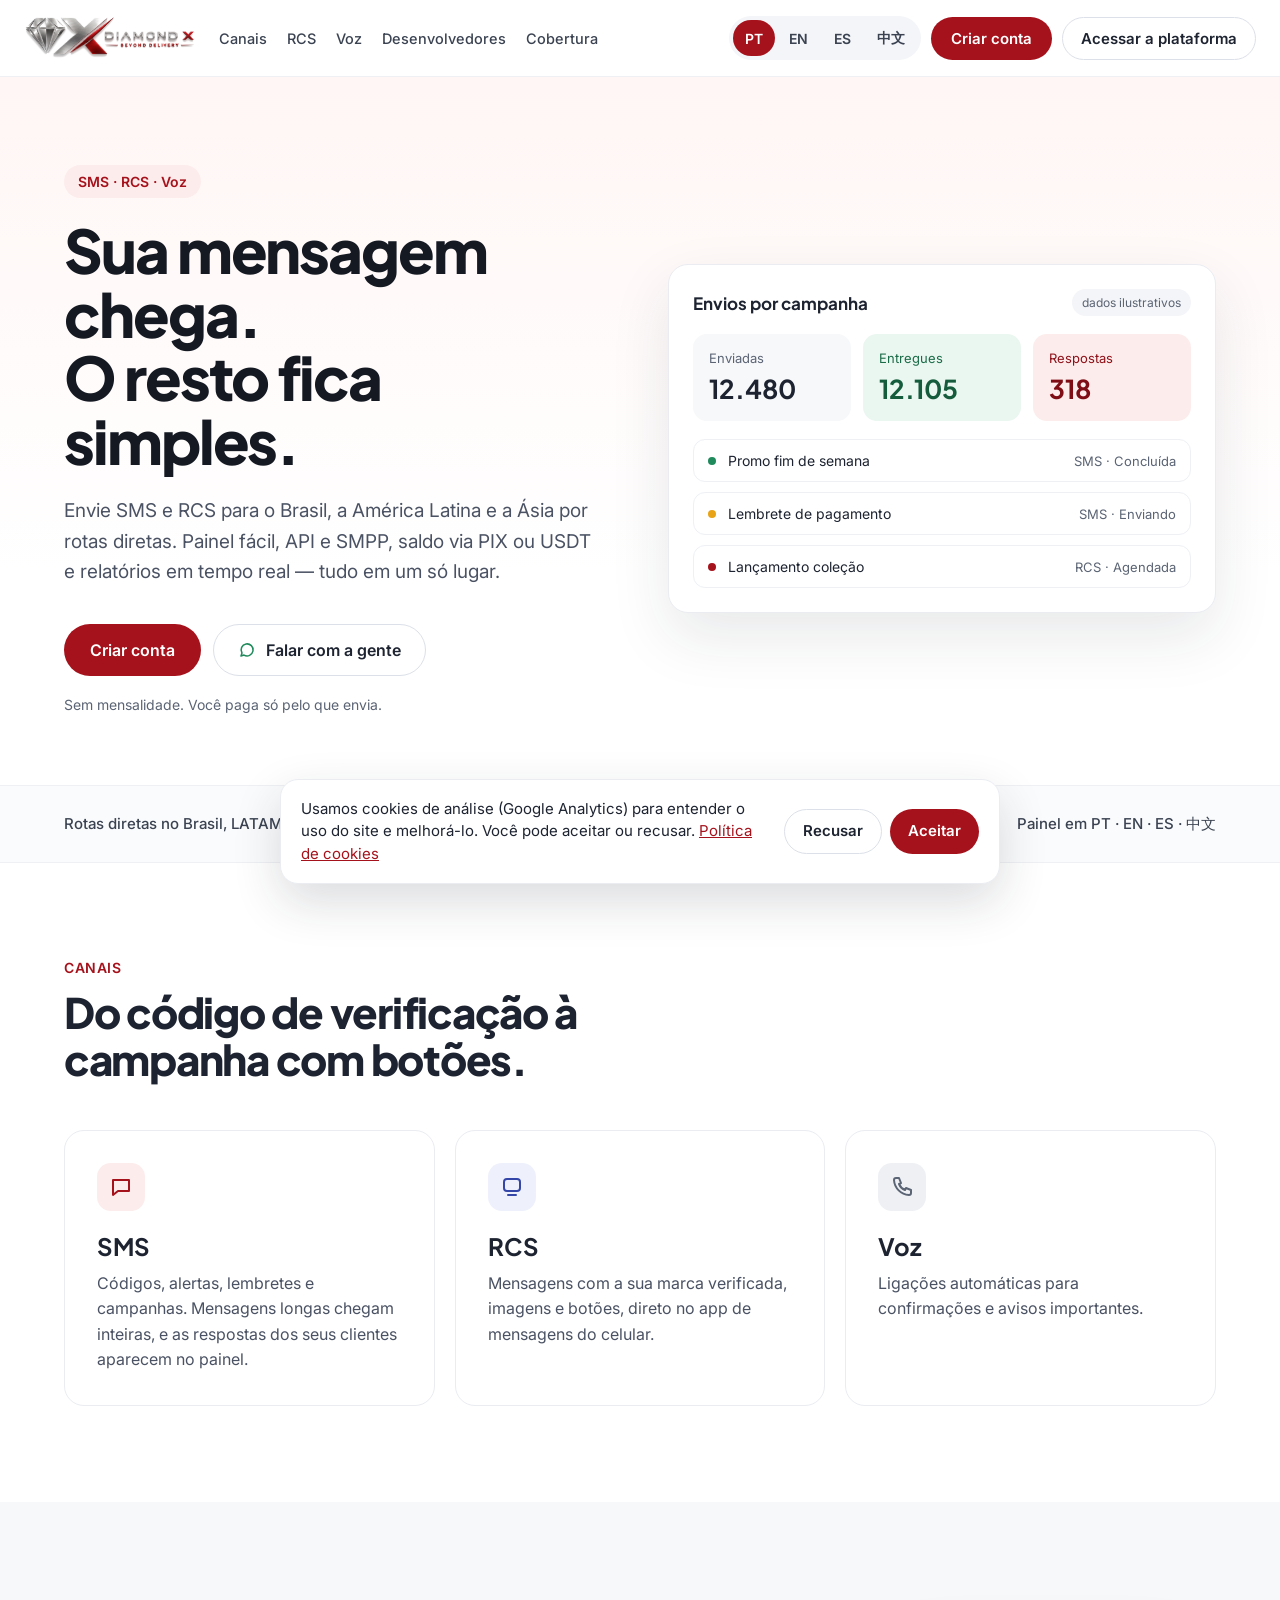
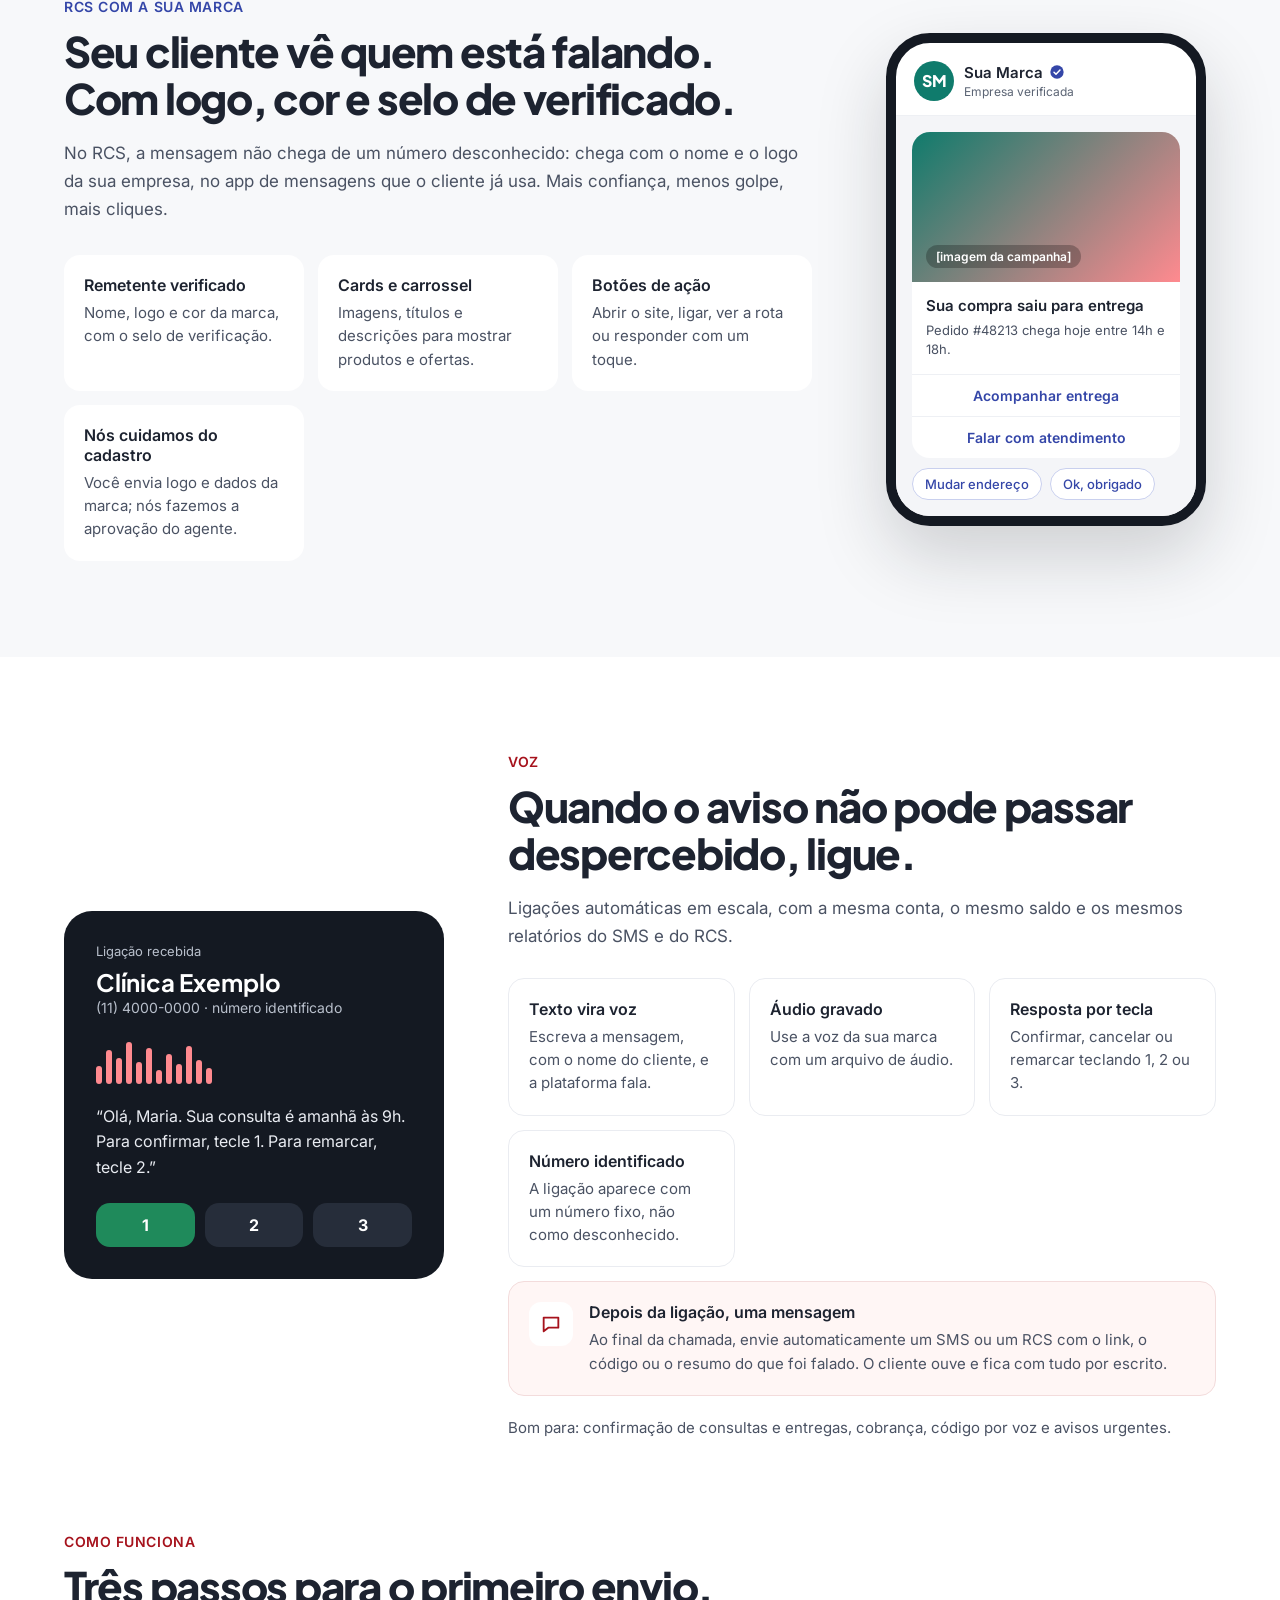
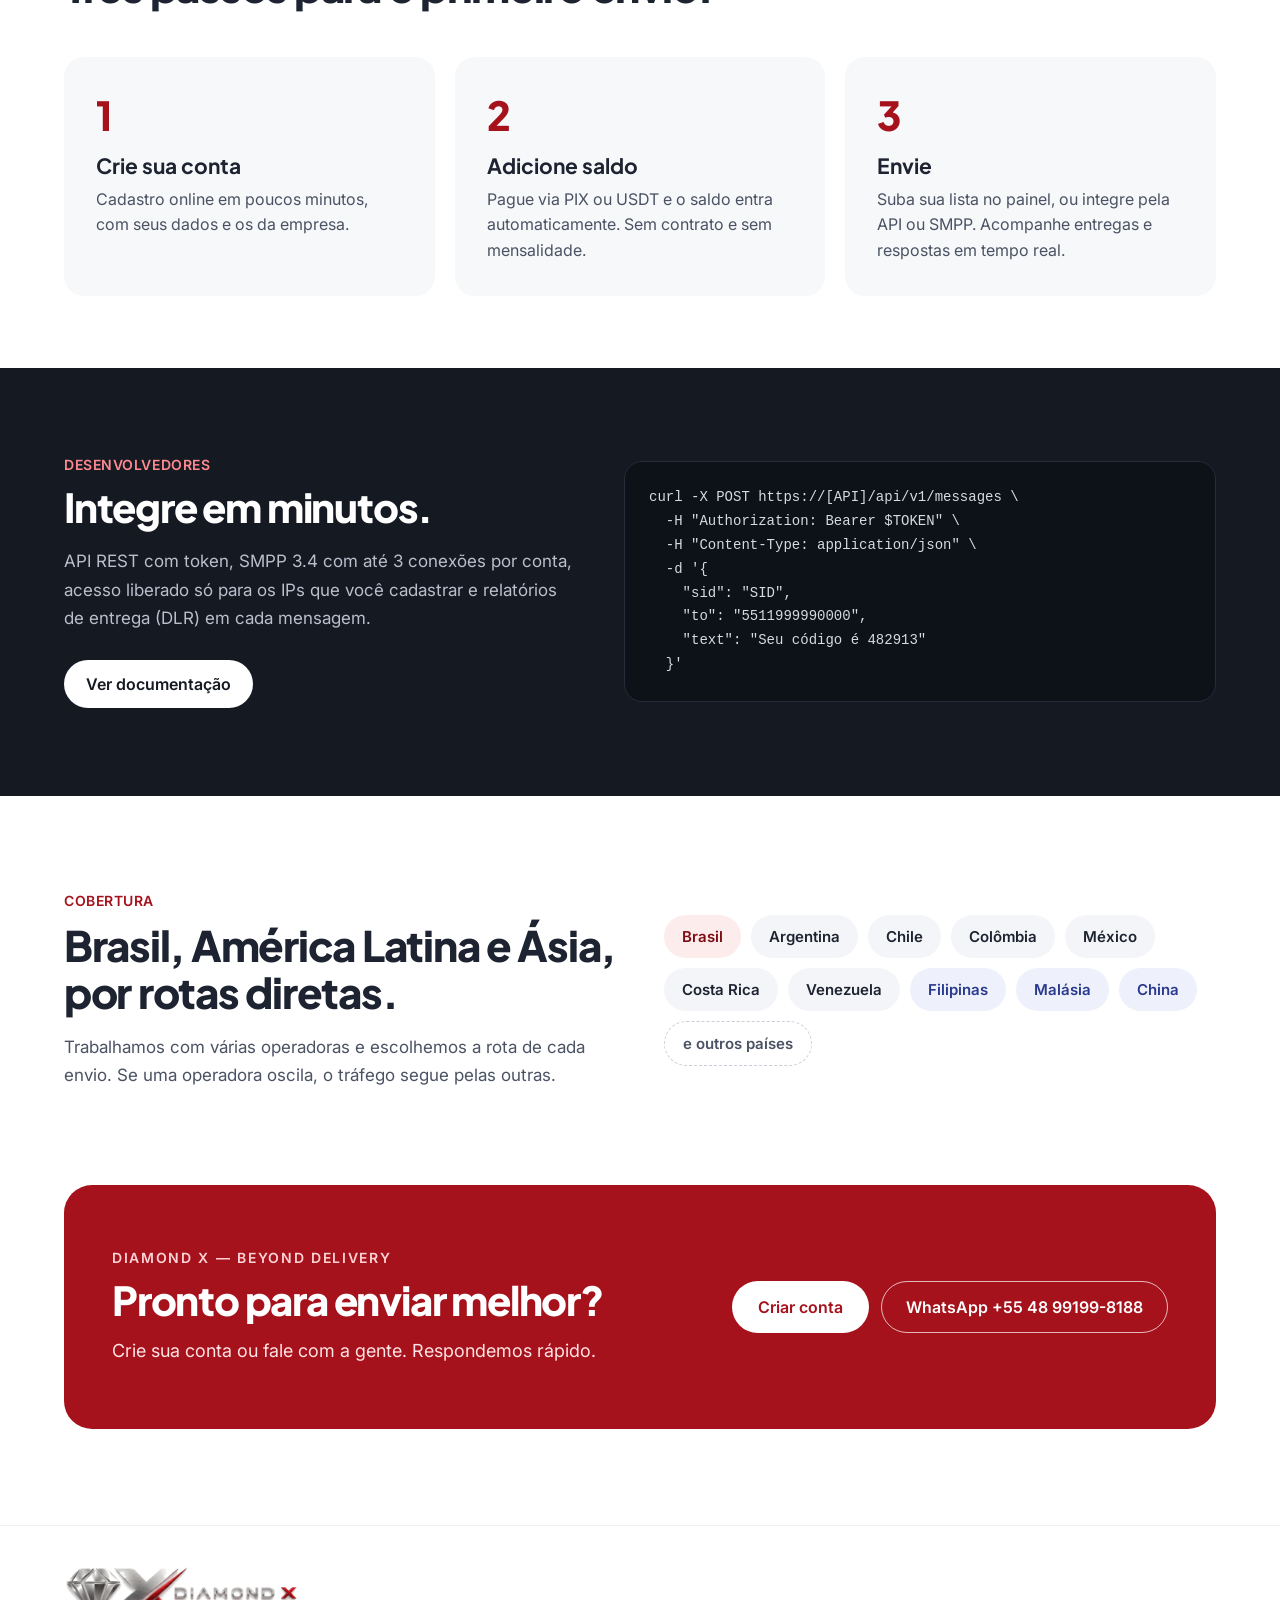
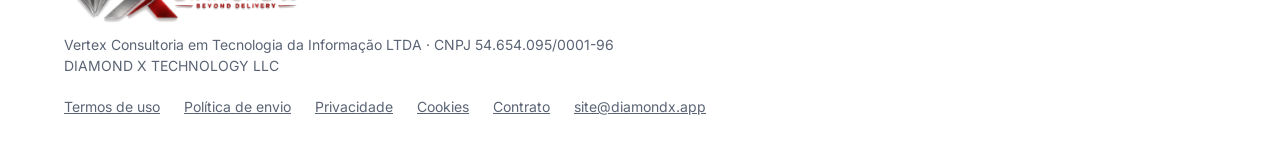
==== commit e9fc5b6e: "Rodapé: adiciona DIAMOND X TECHNOLOGY LLC abaixo do CNPJ (PT, EN, ES, ZH) Co-Authored-By: Claude Hai" ====
--- a/index.html
+++ b/index.html
@@ -312,6 +312,7 @@
 <div>
 <img src="/assets/diamondx-logo-600.png" alt="Diamond X — Beyond delivery" style="height: 60px; width: auto; display: block">
 <p style="margin: 10px 0 0">Vertex Consultoria em Tecnologia da Informação LTDA · CNPJ 54.654.095/0001-96</p>
+<p style="margin: 4px 0 0">DIAMOND X TECHNOLOGY LLC</p>
 </div>
 <div style="display: flex; flex-wrap: wrap; gap: 24px">
 <a href="/termos/#termos" style="color: #5B6474">Termos de uso</a>
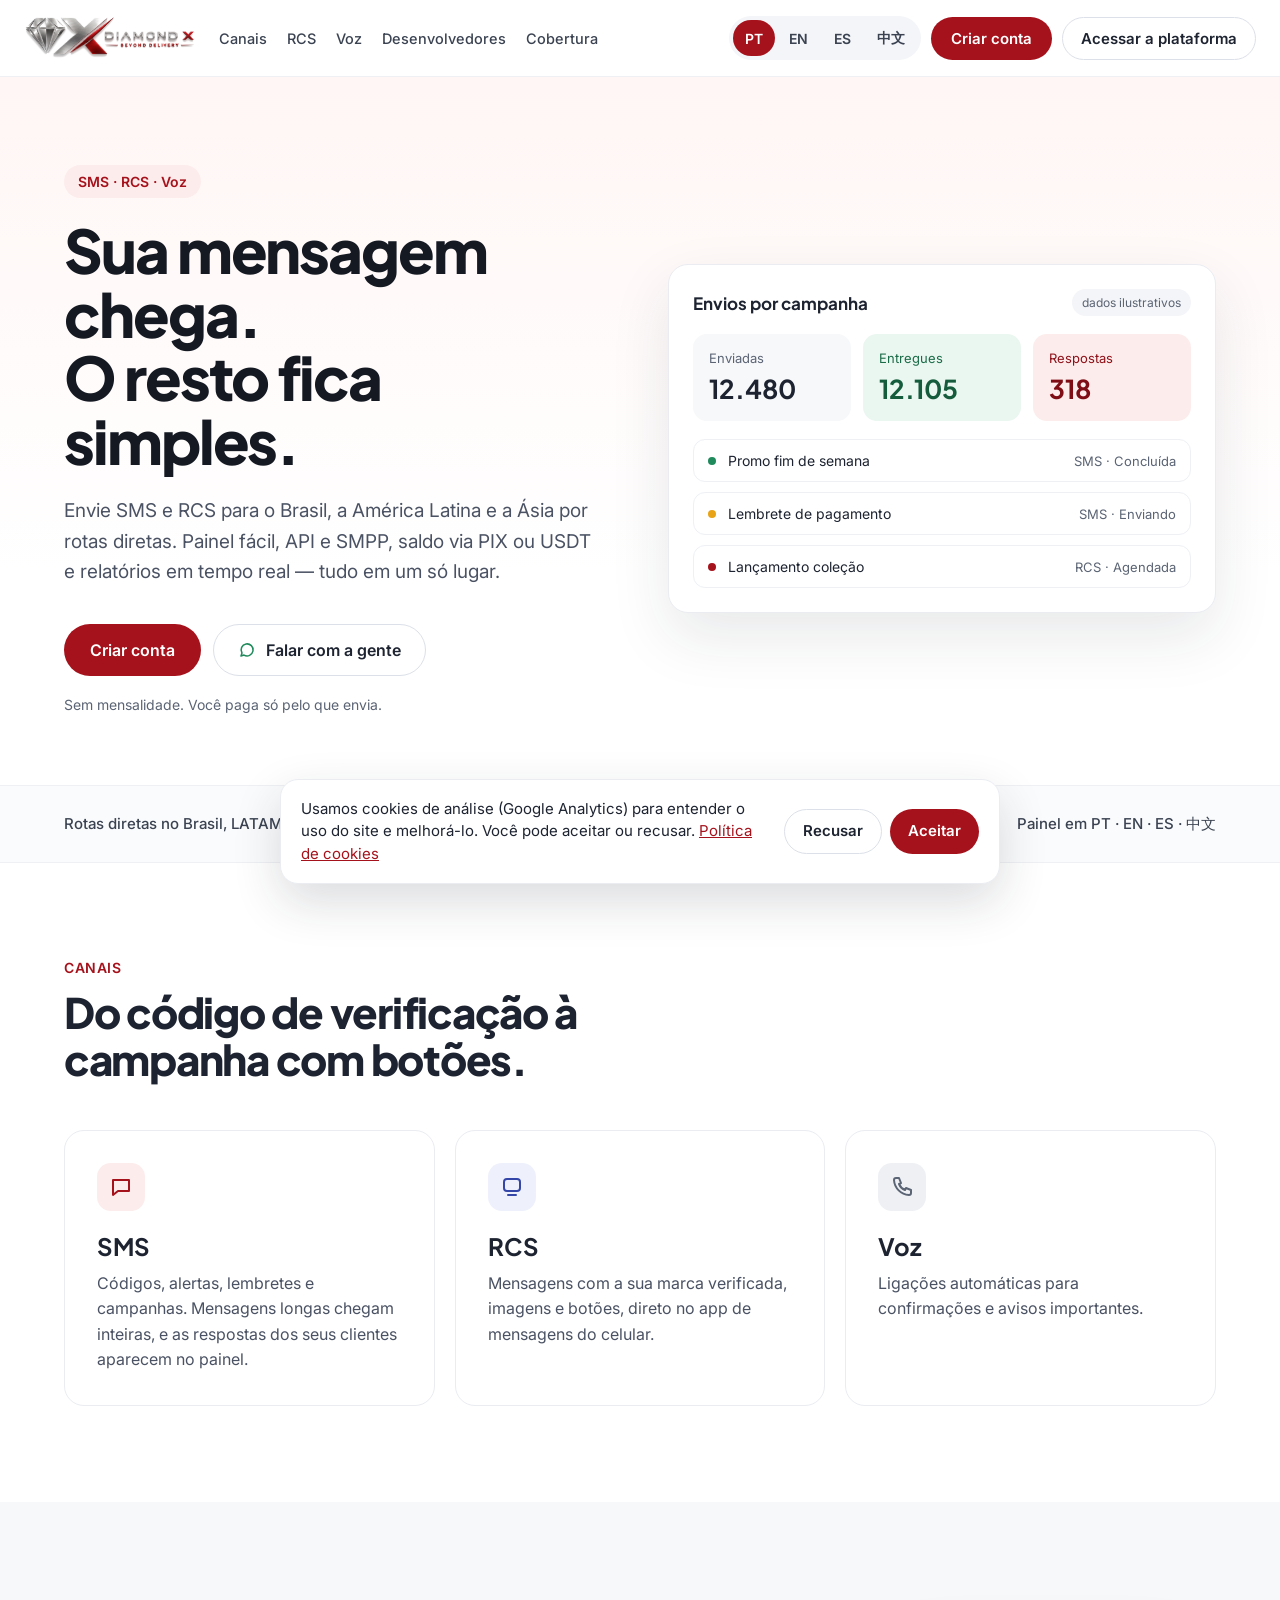
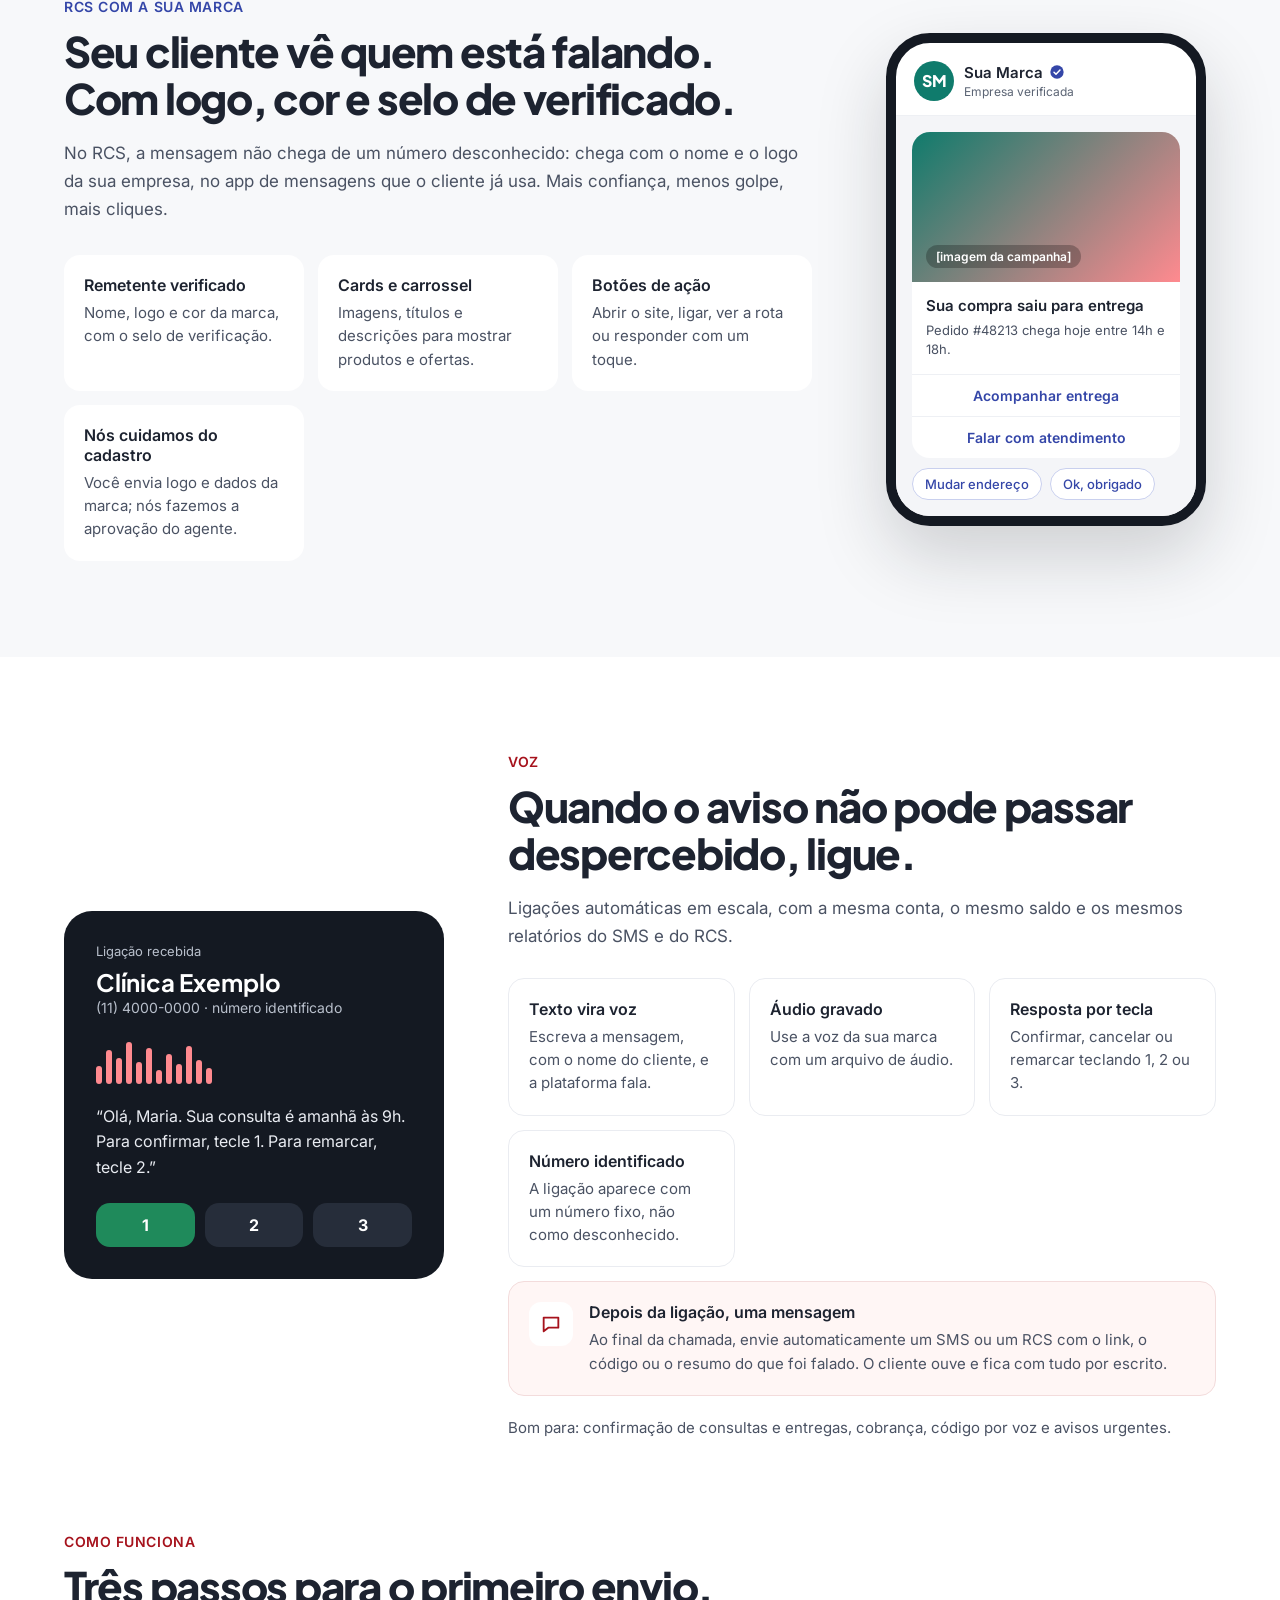
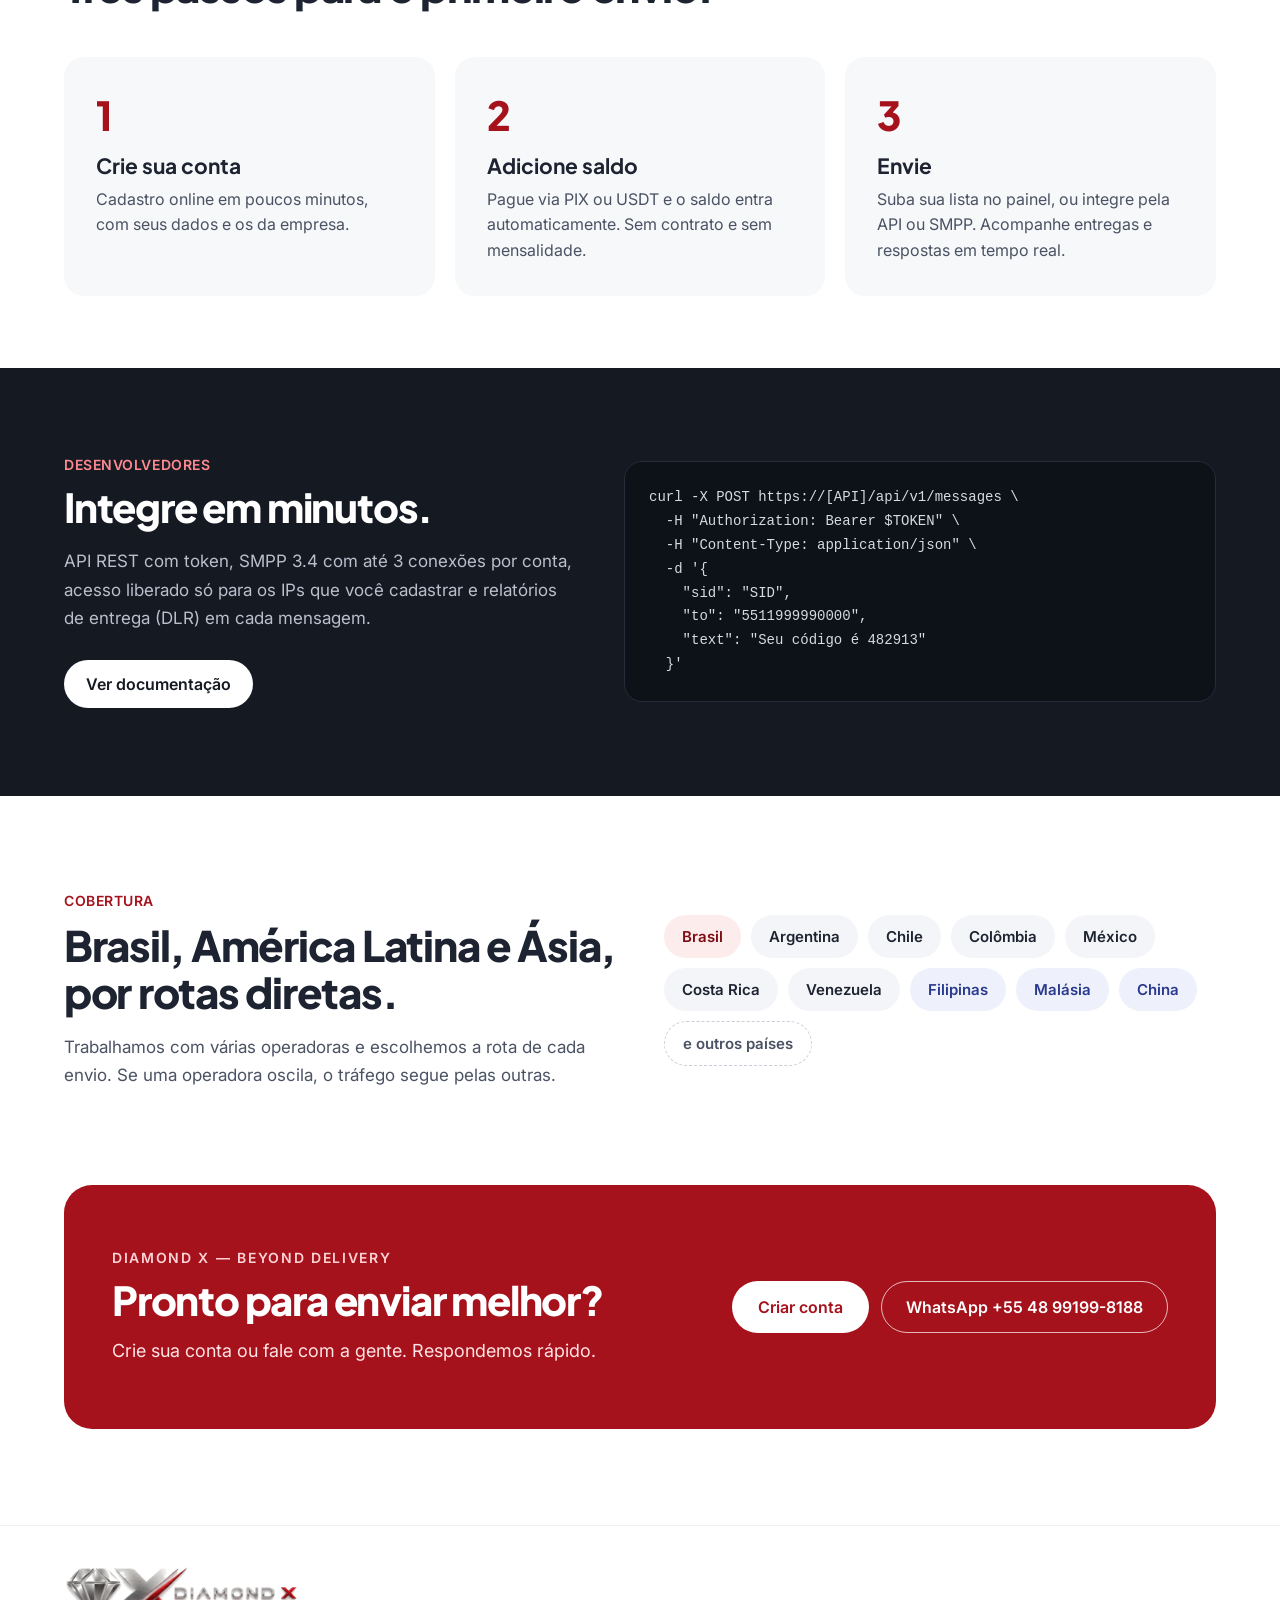
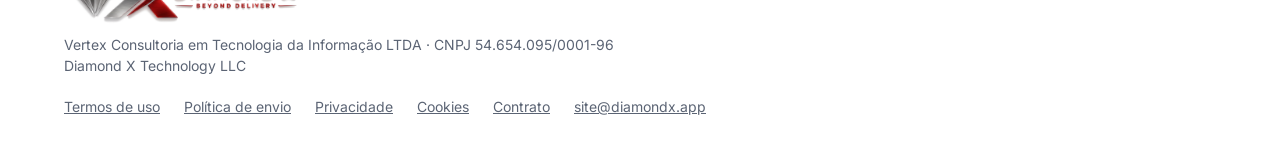
==== commit 9fba9b9c: "Rodapé: ajusta grafia para Diamond X Technology LLC (PT, EN, ES, ZH) Co-Authored-By: Claude Haiku 5." ====
--- a/index.html
+++ b/index.html
@@ -312,7 +312,7 @@
 <div>
 <img src="/assets/diamondx-logo-600.png" alt="Diamond X — Beyond delivery" style="height: 60px; width: auto; display: block">
 <p style="margin: 10px 0 0">Vertex Consultoria em Tecnologia da Informação LTDA · CNPJ 54.654.095/0001-96</p>
-<p style="margin: 4px 0 0">DIAMOND X TECHNOLOGY LLC</p>
+<p style="margin: 4px 0 0">Diamond X Technology LLC</p>
 </div>
 <div style="display: flex; flex-wrap: wrap; gap: 24px">
 <a href="/termos/#termos" style="color: #5B6474">Termos de uso</a>
